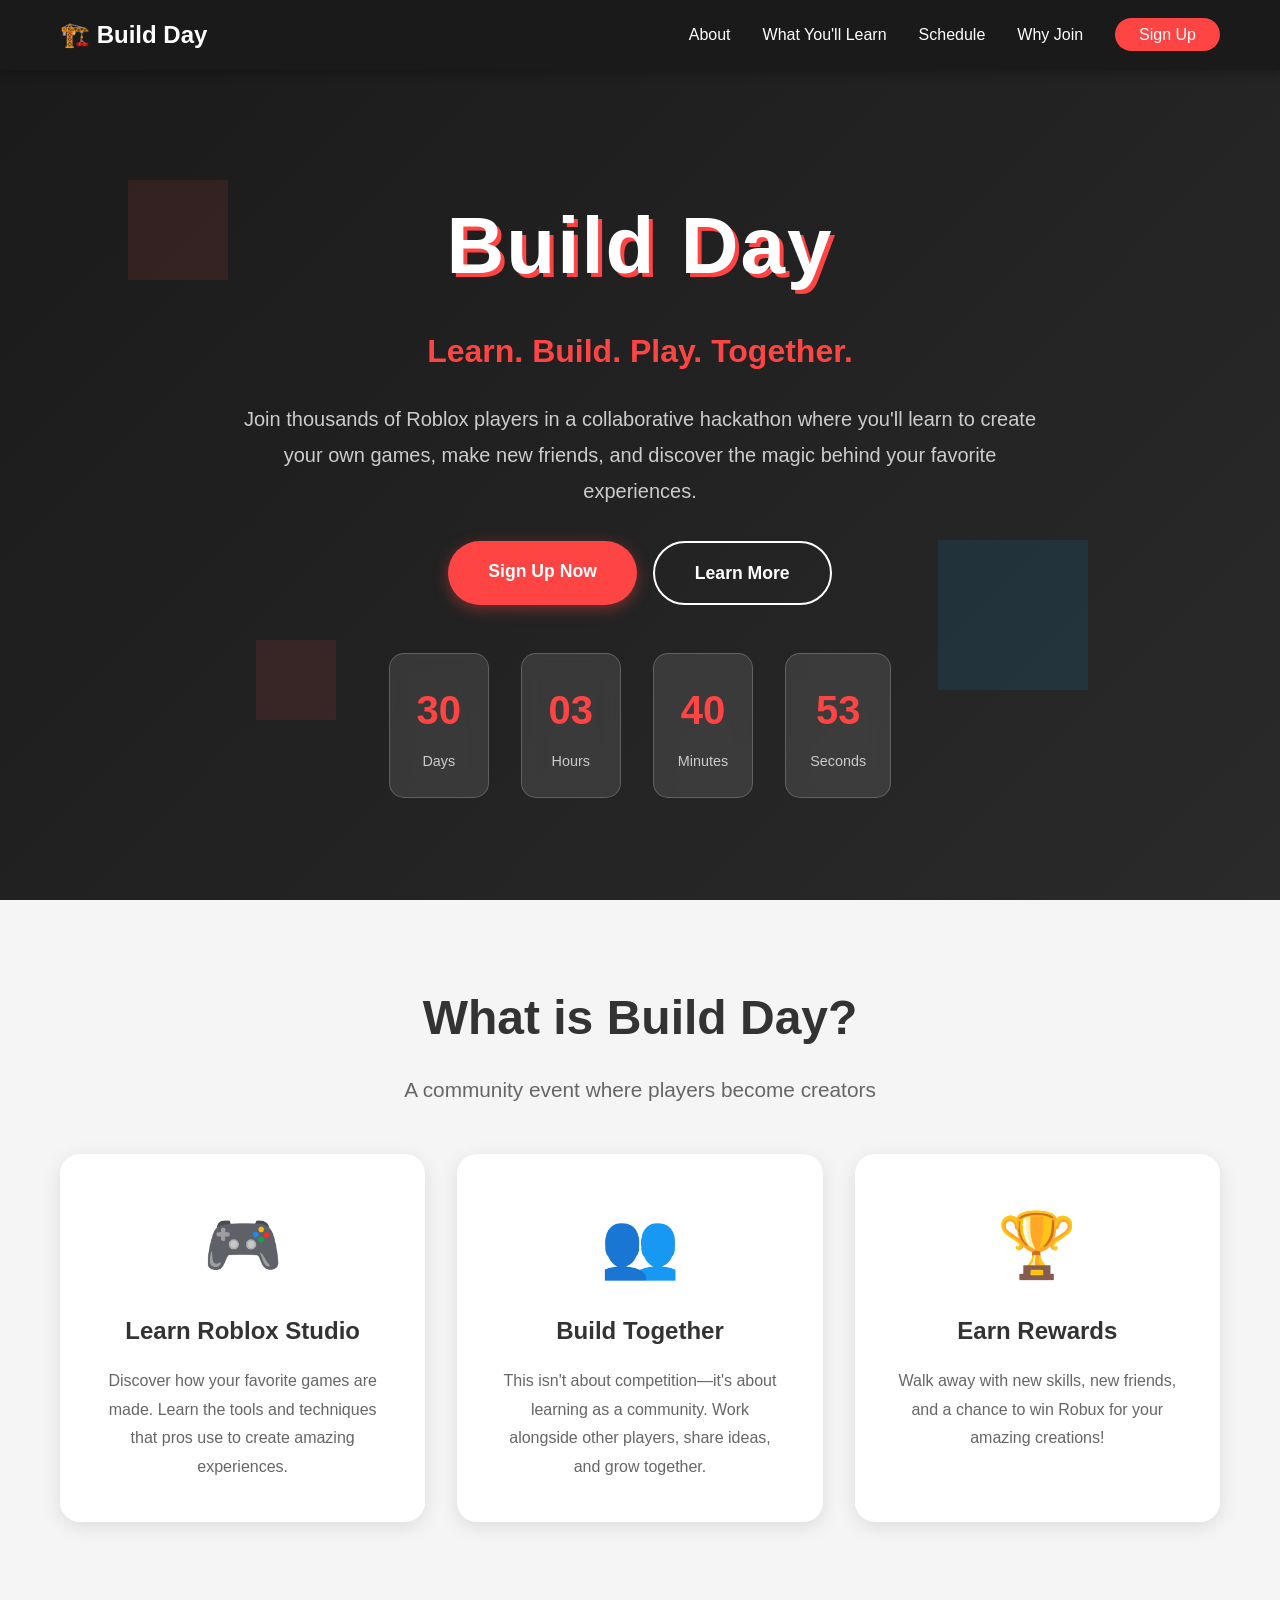
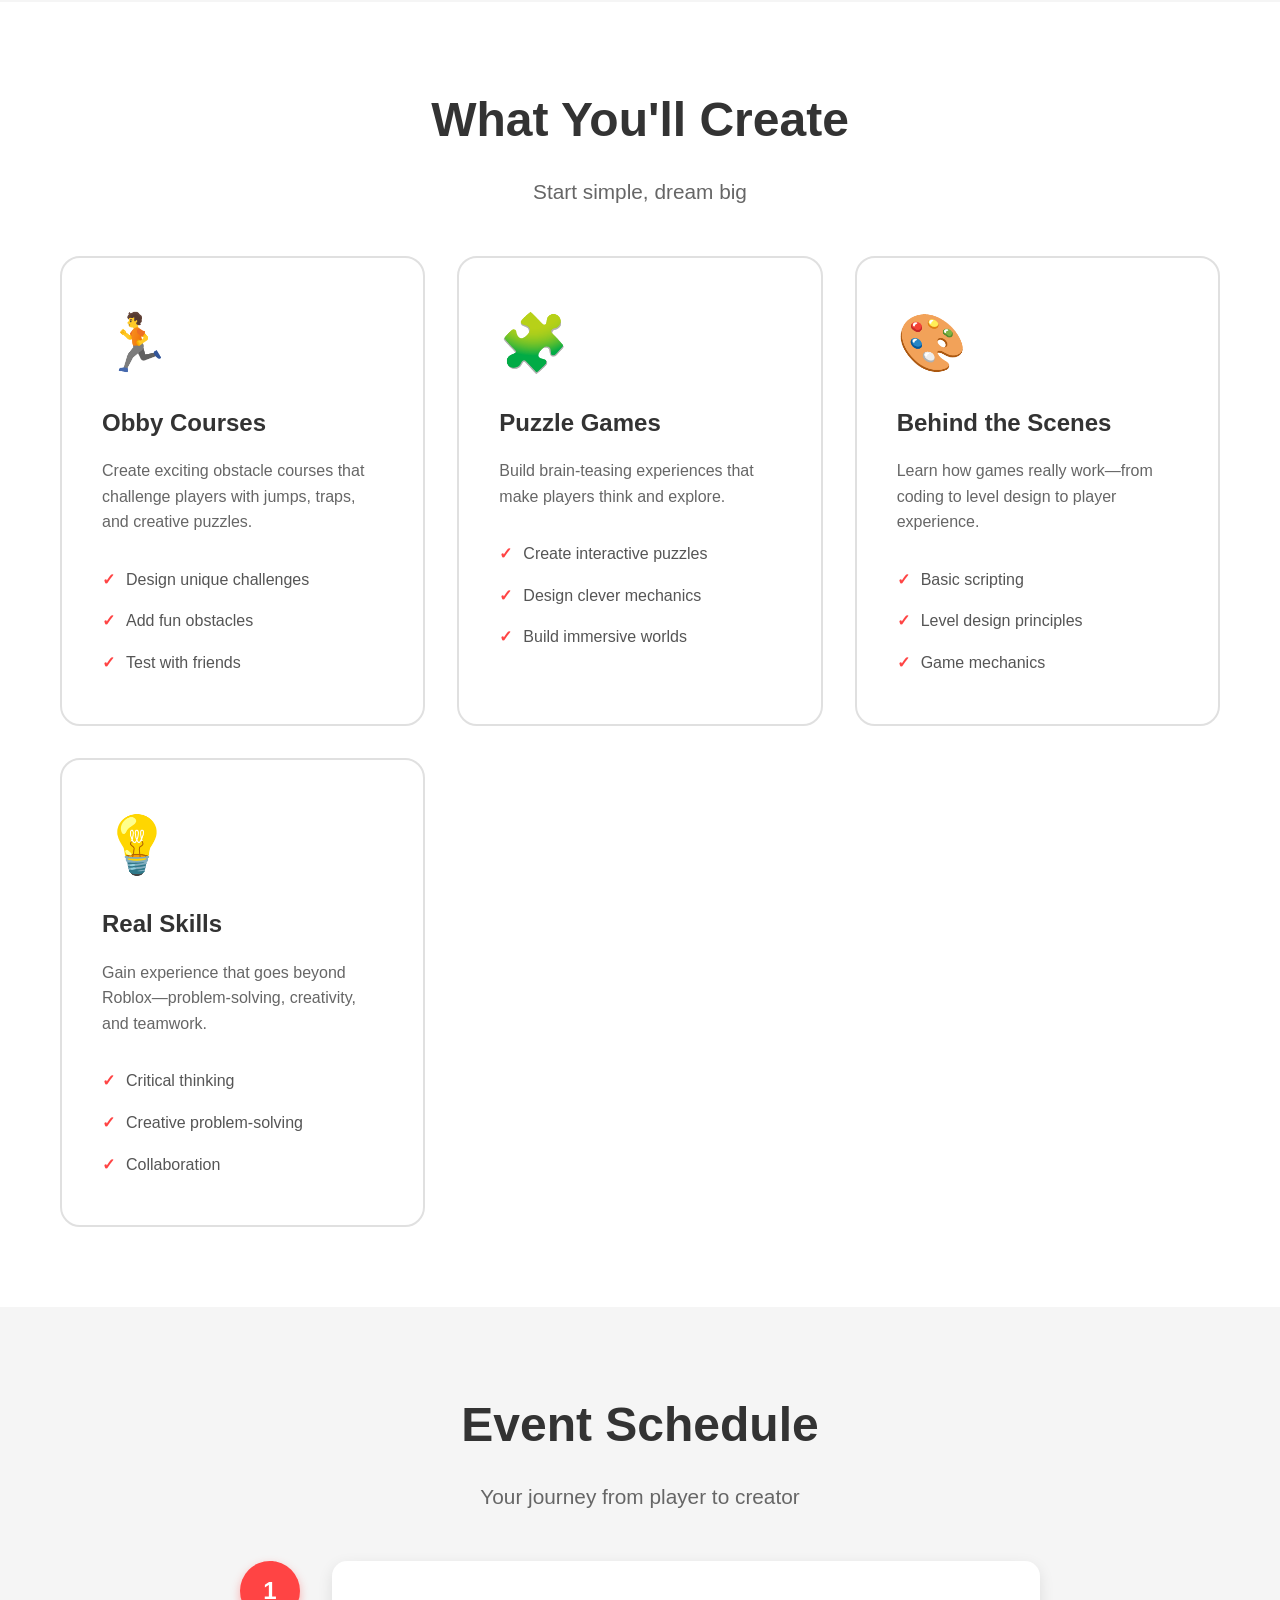
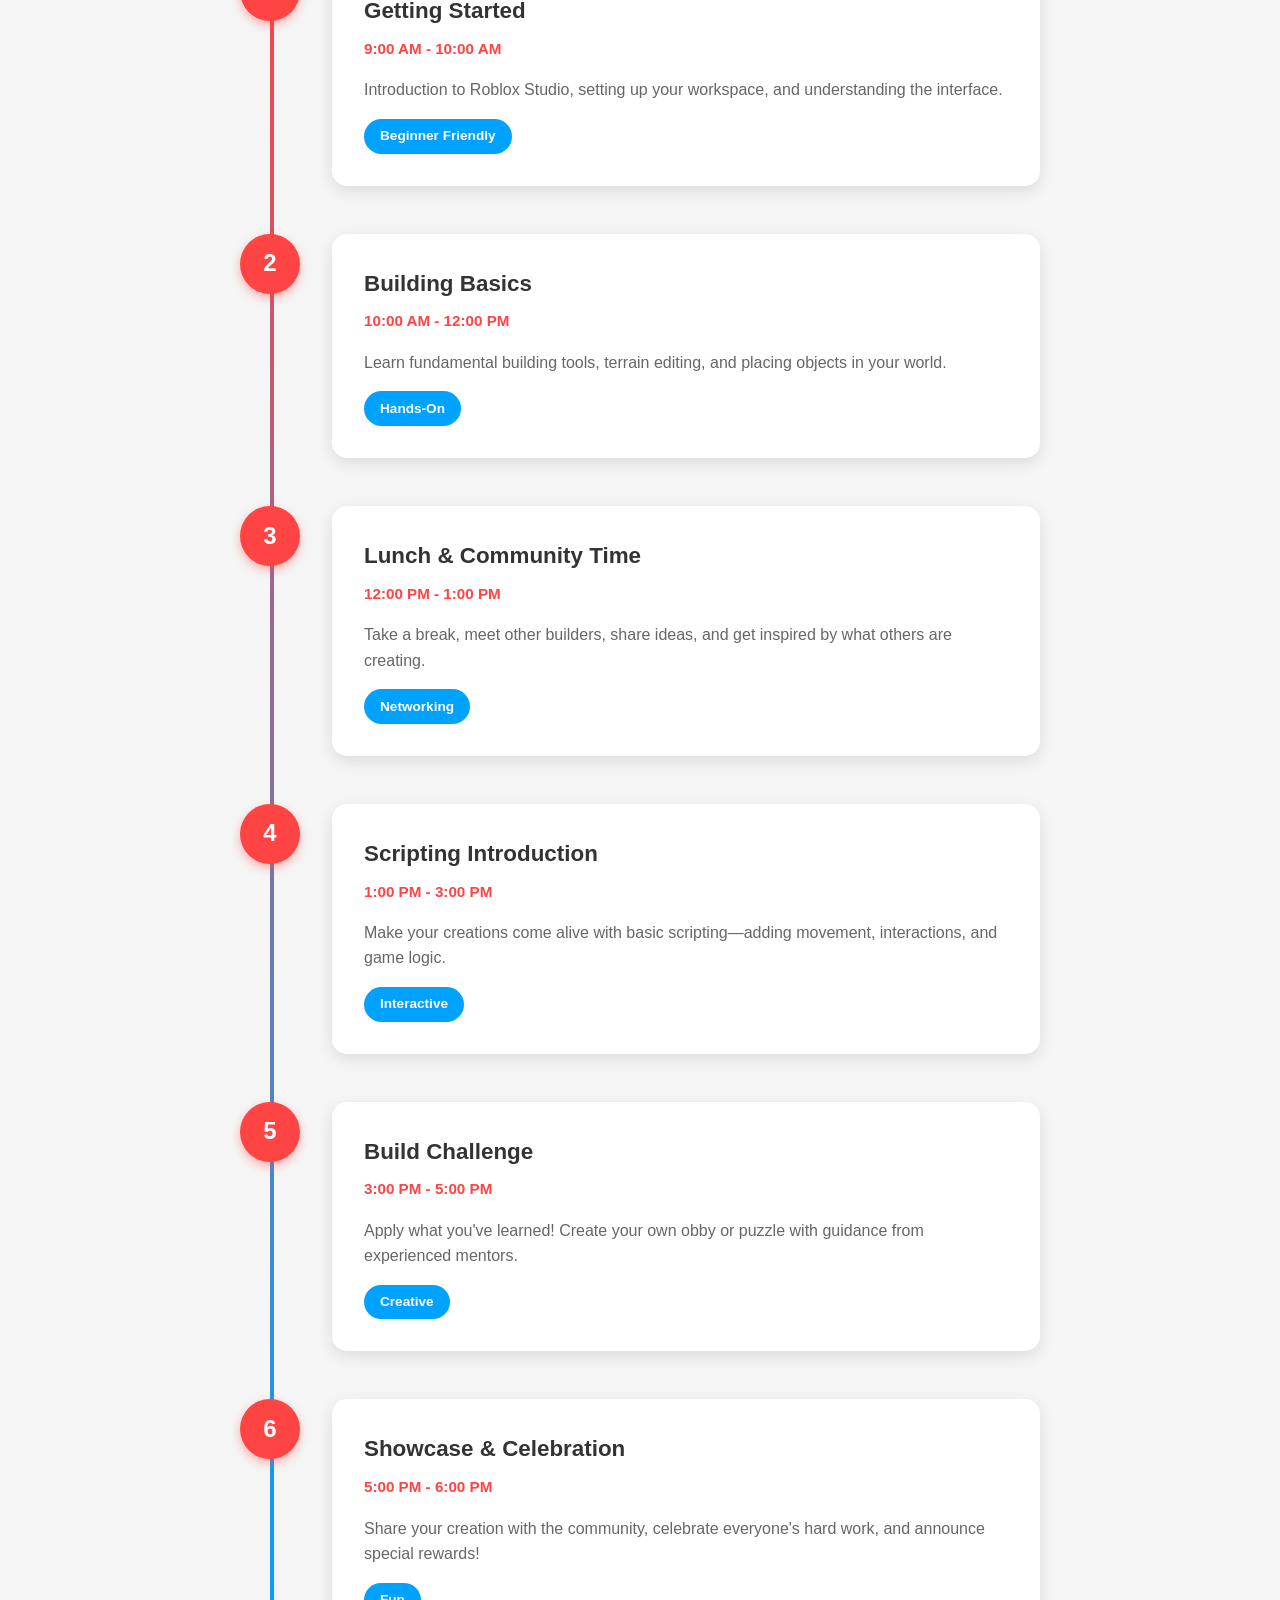
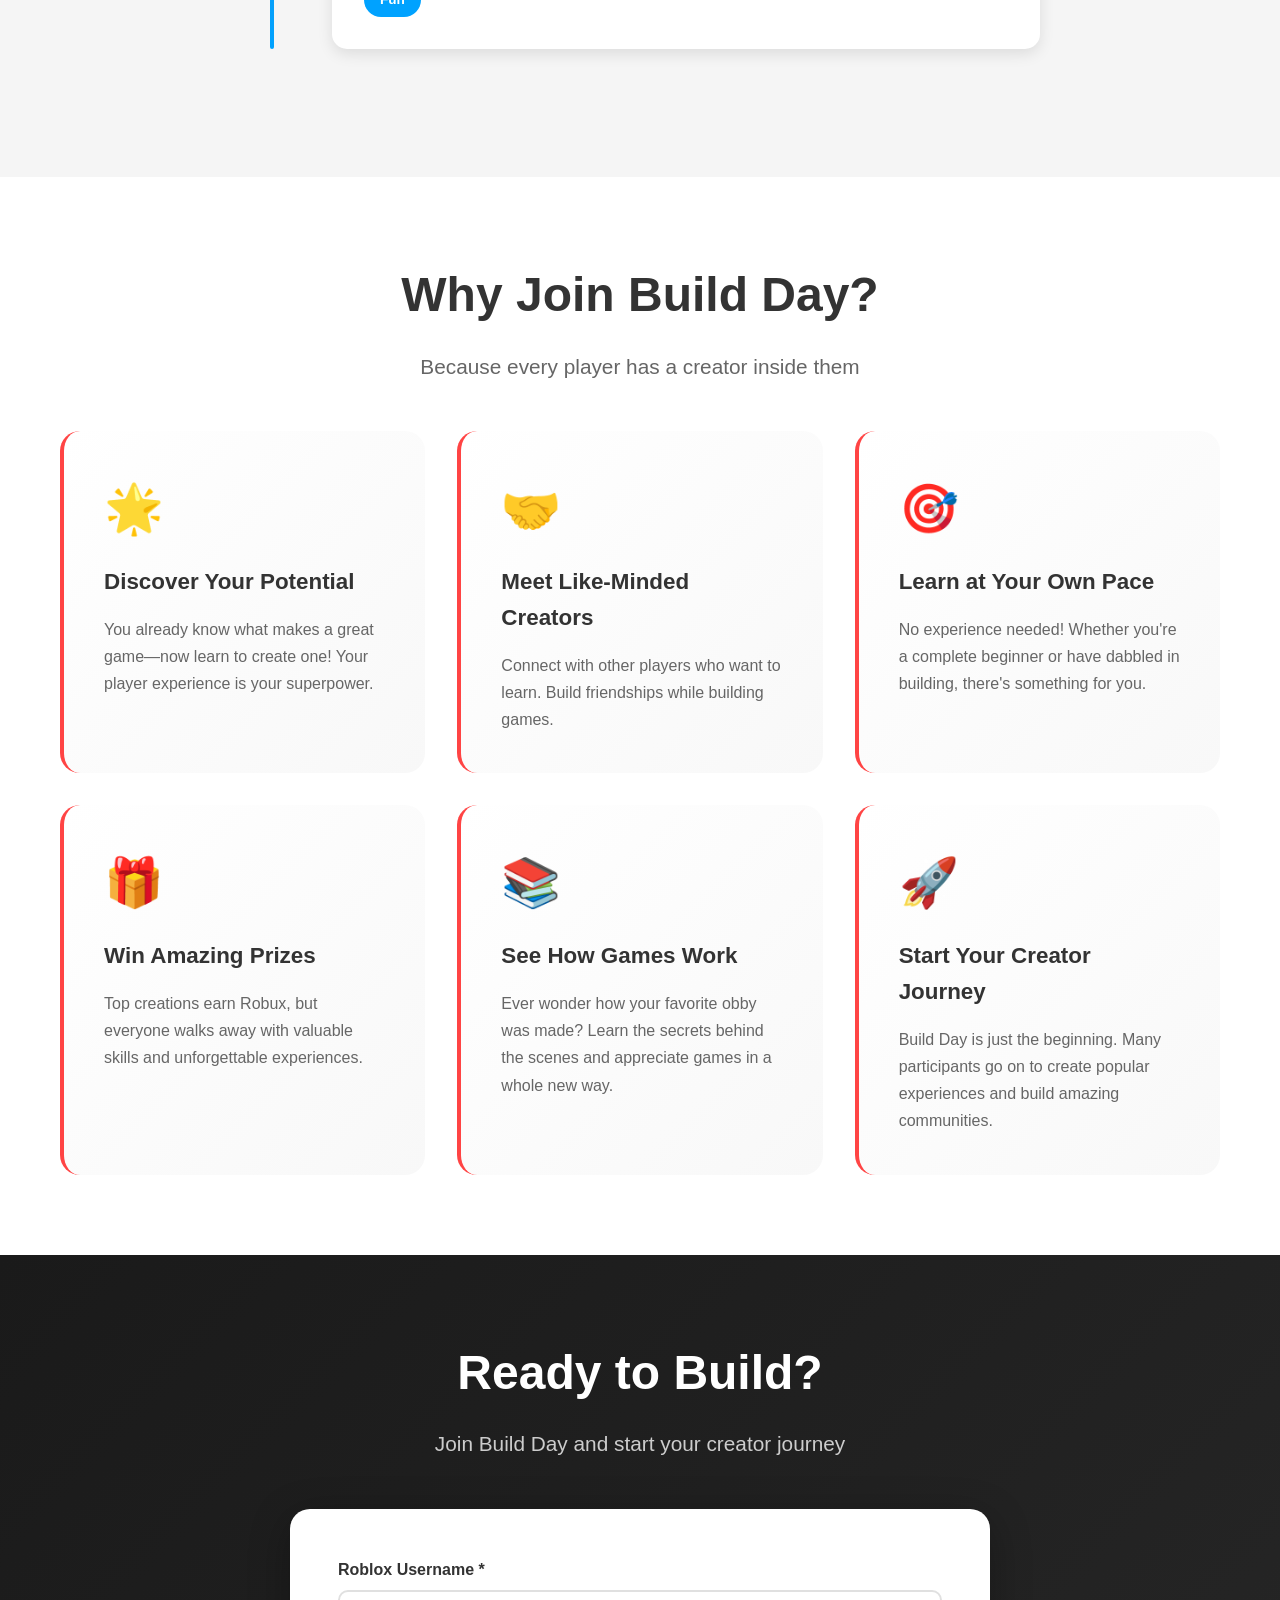
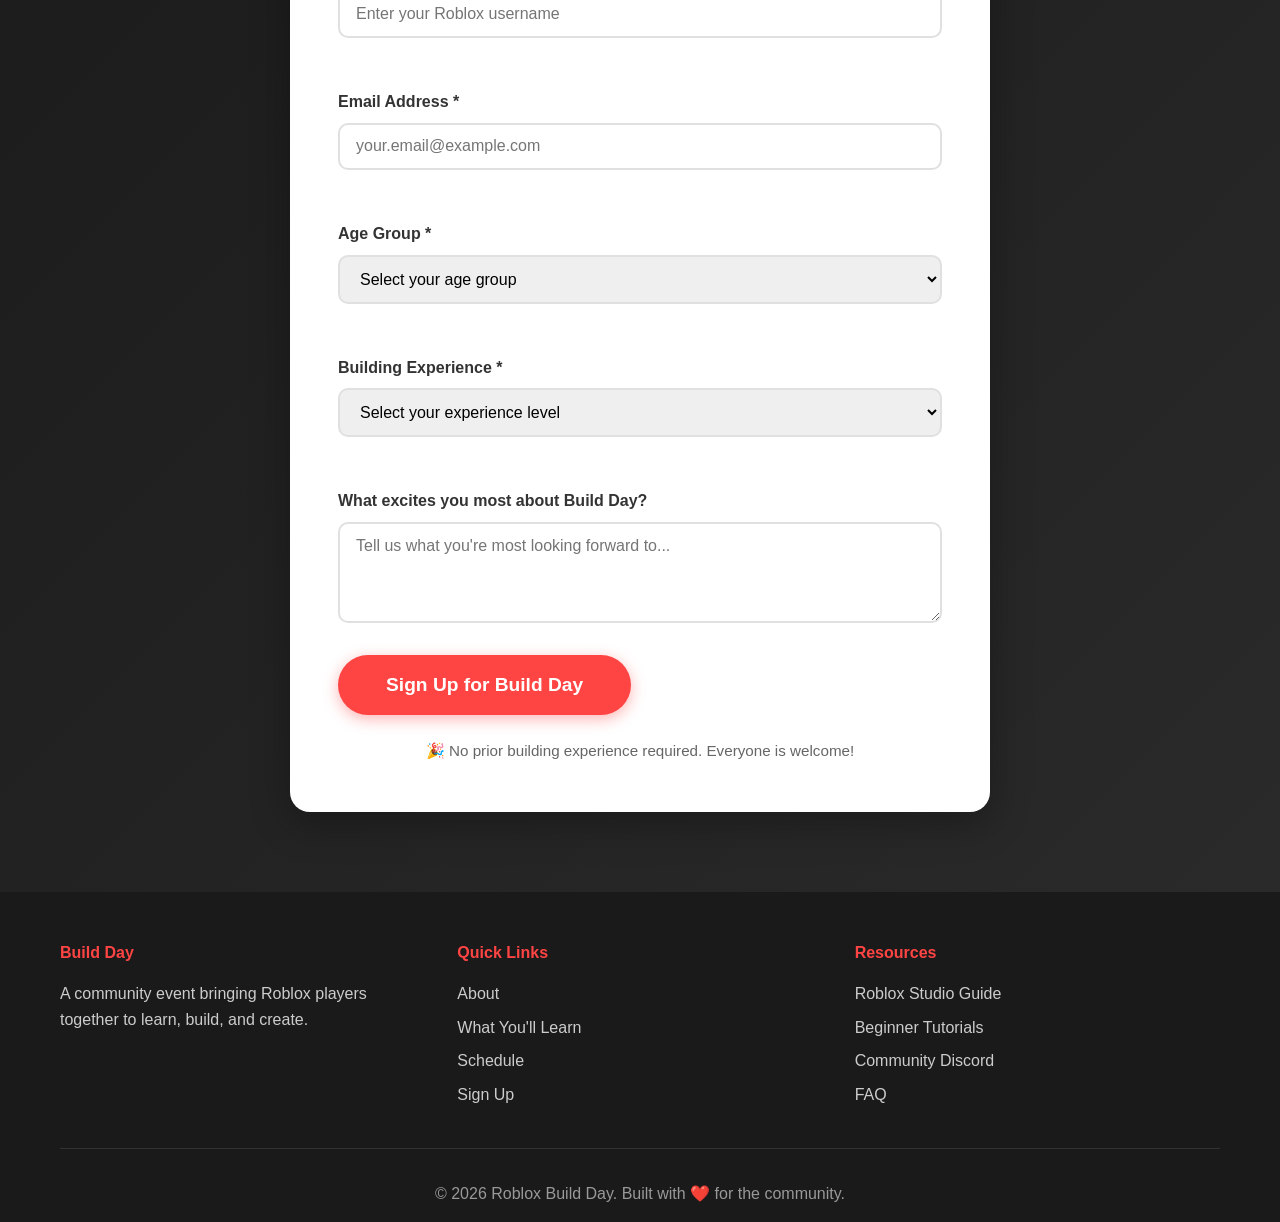
==== index.html @ 56e1c9dc "push" ====
<!DOCTYPE html>
<html lang="en">
<head>
    <meta charset="UTF-8">
    <meta name="viewport" content="width=device-width, initial-scale=1.0">
    <title>Roblox Build Day - Learn to Build Together</title>
    <link rel="stylesheet" href="style.css">
</head>
<body>
    <!-- Navigation -->
    <nav class="navbar">
        <div class="container">
            <div class="logo">🏗️ Build Day</div>
            <ul class="nav-menu">
                <li><a href="#about">About</a></li>
                <li><a href="#learn">What You'll Learn</a></li>
                <li><a href="#schedule">Schedule</a></li>
                <li><a href="#why">Why Join</a></li>
                <li><a href="#signup" class="nav-cta">Sign Up</a></li>
            </ul>
            <div class="hamburger">
                <span></span>
                <span></span>
                <span></span>
            </div>
        </div>
    </nav>

    <!-- Hero Section -->
    <section class="hero">
        <div class="hero-bg-shapes">
            <div class="shape shape-1"></div>
            <div class="shape shape-2"></div>
            <div class="shape shape-3"></div>
        </div>
        <div class="container">
            <div class="hero-content">
                <h1 class="hero-title">Build Day</h1>
                <p class="hero-subtitle">Learn. Build. Play. Together.</p>
                <p class="hero-description">Join thousands of Roblox players in a collaborative hackathon where you'll learn to create your own games, make new friends, and discover the magic behind your favorite experiences.</p>
                <div class="hero-cta">
                    <a href="#signup" class="btn btn-primary">Sign Up Now</a>
                    <a href="#about" class="btn btn-secondary">Learn More</a>
                </div>
                <div class="countdown" id="countdown">
                    <div class="countdown-item">
                        <span class="countdown-number" id="days">00</span>
                        <span class="countdown-label">Days</span>
                    </div>
                    <div class="countdown-item">
                        <span class="countdown-number" id="hours">00</span>
                        <span class="countdown-label">Hours</span>
                    </div>
                    <div class="countdown-item">
                        <span class="countdown-number" id="minutes">00</span>
                        <span class="countdown-label">Minutes</span>
                    </div>
                    <div class="countdown-item">
                        <span class="countdown-number" id="seconds">00</span>
                        <span class="countdown-label">Seconds</span>
                    </div>
                </div>
            </div>
        </div>
    </section>

    <!-- About Section -->
    <section id="about" class="about-section">
        <div class="container">
            <h2 class="section-title">What is Build Day?</h2>
            <p class="section-subtitle">A community event where players become creators</p>
            <div class="about-grid">
                <div class="about-card fade-in">
                    <div class="card-icon">🎮</div>
                    <h3>Learn Roblox Studio</h3>
                    <p>Discover how your favorite games are made. Learn the tools and techniques that pros use to create amazing experiences.</p>
                </div>
                <div class="about-card fade-in">
                    <div class="card-icon">👥</div>
                    <h3>Build Together</h3>
                    <p>This isn't about competition—it's about learning as a community. Work alongside other players, share ideas, and grow together.</p>
                </div>
                <div class="about-card fade-in">
                    <div class="card-icon">🏆</div>
                    <h3>Earn Rewards</h3>
                    <p>Walk away with new skills, new friends, and a chance to win Robux for your amazing creations!</p>
                </div>
            </div>
        </div>
    </section>

    <!-- What You'll Learn Section -->
    <section id="learn" class="learn-section">
        <div class="container">
            <h2 class="section-title">What You'll Create</h2>
            <p class="section-subtitle">Start simple, dream big</p>
            <div class="learn-grid">
                <div class="learn-card fade-in">
                    <div class="learn-icon">🏃</div>
                    <h3>Obby Courses</h3>
                    <p>Create exciting obstacle courses that challenge players with jumps, traps, and creative puzzles.</p>
                    <ul class="learn-list">
                        <li>Design unique challenges</li>
                        <li>Add fun obstacles</li>
                        <li>Test with friends</li>
                    </ul>
                </div>
                <div class="learn-card fade-in">
                    <div class="learn-icon">🧩</div>
                    <h3>Puzzle Games</h3>
                    <p>Build brain-teasing experiences that make players think and explore.</p>
                    <ul class="learn-list">
                        <li>Create interactive puzzles</li>
                        <li>Design clever mechanics</li>
                        <li>Build immersive worlds</li>
                    </ul>
                </div>
                <div class="learn-card fade-in">
                    <div class="learn-icon">🎨</div>
                    <h3>Behind the Scenes</h3>
                    <p>Learn how games really work—from coding to level design to player experience.</p>
                    <ul class="learn-list">
                        <li>Basic scripting</li>
                        <li>Level design principles</li>
                        <li>Game mechanics</li>
                    </ul>
                </div>
                <div class="learn-card fade-in">
                    <div class="learn-icon">💡</div>
                    <h3>Real Skills</h3>
                    <p>Gain experience that goes beyond Roblox—problem-solving, creativity, and teamwork.</p>
                    <ul class="learn-list">
                        <li>Critical thinking</li>
                        <li>Creative problem-solving</li>
                        <li>Collaboration</li>
                    </ul>
                </div>
            </div>
        </div>
    </section>

    <!-- Schedule Section -->
    <section id="schedule" class="schedule-section">
        <div class="container">
            <h2 class="section-title">Event Schedule</h2>
            <p class="section-subtitle">Your journey from player to creator</p>
            <div class="timeline">
                <div class="timeline-item fade-in">
                    <div class="timeline-marker">1</div>
                    <div class="timeline-content">
                        <h3>Getting Started</h3>
                        <div class="timeline-time">9:00 AM - 10:00 AM</div>
                        <p>Introduction to Roblox Studio, setting up your workspace, and understanding the interface.</p>
                        <span class="timeline-tag">Beginner Friendly</span>
                    </div>
                </div>
                <div class="timeline-item fade-in">
                    <div class="timeline-marker">2</div>
                    <div class="timeline-content">
                        <h3>Building Basics</h3>
                        <div class="timeline-time">10:00 AM - 12:00 PM</div>
                        <p>Learn fundamental building tools, terrain editing, and placing objects in your world.</p>
                        <span class="timeline-tag">Hands-On</span>
                    </div>
                </div>
                <div class="timeline-item fade-in">
                    <div class="timeline-marker">3</div>
                    <div class="timeline-content">
                        <h3>Lunch & Community Time</h3>
                        <div class="timeline-time">12:00 PM - 1:00 PM</div>
                        <p>Take a break, meet other builders, share ideas, and get inspired by what others are creating.</p>
                        <span class="timeline-tag">Networking</span>
                    </div>
                </div>
                <div class="timeline-item fade-in">
                    <div class="timeline-marker">4</div>
                    <div class="timeline-content">
                        <h3>Scripting Introduction</h3>
                        <div class="timeline-time">1:00 PM - 3:00 PM</div>
                        <p>Make your creations come alive with basic scripting—adding movement, interactions, and game logic.</p>
                        <span class="timeline-tag">Interactive</span>
                    </div>
                </div>
                <div class="timeline-item fade-in">
                    <div class="timeline-marker">5</div>
                    <div class="timeline-content">
                        <h3>Build Challenge</h3>
                        <div class="timeline-time">3:00 PM - 5:00 PM</div>
                        <p>Apply what you've learned! Create your own obby or puzzle with guidance from experienced mentors.</p>
                        <span class="timeline-tag">Creative</span>
                    </div>
                </div>
                <div class="timeline-item fade-in">
                    <div class="timeline-marker">6</div>
                    <div class="timeline-content">
                        <h3>Showcase & Celebration</h3>
                        <div class="timeline-time">5:00 PM - 6:00 PM</div>
                        <p>Share your creation with the community, celebrate everyone's hard work, and announce special rewards!</p>
                        <span class="timeline-tag">Fun</span>
                    </div>
                </div>
            </div>
        </div>
    </section>

    <!-- Why Participate Section -->
    <section id="why" class="why-section">
        <div class="container">
            <h2 class="section-title">Why Join Build Day?</h2>
            <p class="section-subtitle">Because every player has a creator inside them</p>
            <div class="why-grid">
                <div class="why-card fade-in">
                    <div class="why-icon">🌟</div>
                    <h3>Discover Your Potential</h3>
                    <p>You already know what makes a great game—now learn to create one! Your player experience is your superpower.</p>
                </div>
                <div class="why-card fade-in">
                    <div class="why-icon">🤝</div>
                    <h3>Meet Like-Minded Creators</h3>
                    <p>Connect with other players who want to learn. Build friendships while building games.</p>
                </div>
                <div class="why-card fade-in">
                    <div class="why-icon">🎯</div>
                    <h3>Learn at Your Own Pace</h3>
                    <p>No experience needed! Whether you're a complete beginner or have dabbled in building, there's something for you.</p>
                </div>
                <div class="why-card fade-in">
                    <div class="why-icon">🎁</div>
                    <h3>Win Amazing Prizes</h3>
                    <p>Top creations earn Robux, but everyone walks away with valuable skills and unforgettable experiences.</p>
                </div>
                <div class="why-card fade-in">
                    <div class="why-icon">📚</div>
                    <h3>See How Games Work</h3>
                    <p>Ever wonder how your favorite obby was made? Learn the secrets behind the scenes and appreciate games in a whole new way.</p>
                </div>
                <div class="why-card fade-in">
                    <div class="why-icon">🚀</div>
                    <h3>Start Your Creator Journey</h3>
                    <p>Build Day is just the beginning. Many participants go on to create popular experiences and build amazing communities.</p>
                </div>
            </div>
        </div>
    </section>

    <!-- Sign Up Section -->
    <section id="signup" class="signup-section">
        <div class="container">
            <h2 class="section-title">Ready to Build?</h2>
            <p class="section-subtitle">Join Build Day and start your creator journey</p>
            <div class="signup-form-container fade-in">
                <form id="signupForm" class="signup-form">
                    <div class="form-group">
                        <label for="username">Roblox Username *</label>
                        <input type="text" id="username" name="username" required placeholder="Enter your Roblox username">
                        <span class="error-message" id="username-error"></span>
                    </div>
                    <div class="form-group">
                        <label for="email">Email Address *</label>
                        <input type="email" id="email" name="email" required placeholder="your.email@example.com">
                        <span class="error-message" id="email-error"></span>
                    </div>
                    <div class="form-group">
                        <label for="age">Age Group *</label>
                        <select id="age" name="age" required>
                            <option value="">Select your age group</option>
                            <option value="under13">Under 13</option>
                            <option value="13-17">13-17</option>
                            <option value="18+">18+</option>
                        </select>
                        <span class="error-message" id="age-error"></span>
                    </div>
                    <div class="form-group">
                        <label for="experience">Building Experience *</label>
                        <select id="experience" name="experience" required>
                            <option value="">Select your experience level</option>
                            <option value="none">Never built before</option>
                            <option value="beginner">Tried it a few times</option>
                            <option value="intermediate">Built some simple games</option>
                            <option value="advanced">Experienced builder</option>
                        </select>
                        <span class="error-message" id="experience-error"></span>
                    </div>
                    <div class="form-group">
                        <label for="motivation">What excites you most about Build Day?</label>
                        <textarea id="motivation" name="motivation" rows="4" placeholder="Tell us what you're most looking forward to..."></textarea>
                    </div>
                    <button type="submit" class="btn btn-primary btn-large">Sign Up for Build Day</button>
                    <p class="form-note">🎉 No prior building experience required. Everyone is welcome!</p>
                </form>
                <div id="successMessage" class="success-message" style="display: none;">
                    <div class="success-icon">🎊</div>
                    <h3>You're In!</h3>
                    <p>Welcome to Build Day! Check your email for next steps and get ready to start building.</p>
                </div>
            </div>
        </div>
    </section>

    <!-- Footer -->
    <footer class="footer">
        <div class="container">
            <div class="footer-content">
                <div class="footer-section">
                    <h4>Build Day</h4>
                    <p>A community event bringing Roblox players together to learn, build, and create.</p>
                </div>
                <div class="footer-section">
                    <h4>Quick Links</h4>
                    <ul>
                        <li><a href="#about">About</a></li>
                        <li><a href="#learn">What You'll Learn</a></li>
                        <li><a href="#schedule">Schedule</a></li>
                        <li><a href="#signup">Sign Up</a></li>
                    </ul>
                </div>
                <div class="footer-section">
                    <h4>Resources</h4>
                    <ul>
                        <li><a href="#">Roblox Studio Guide</a></li>
                        <li><a href="#">Beginner Tutorials</a></li>
                        <li><a href="#">Community Discord</a></li>
                        <li><a href="#">FAQ</a></li>
                    </ul>
                </div>
            </div>
            <div class="footer-bottom">
                <p>&copy; 2026 Roblox Build Day. Built with ❤️ for the community.</p>
            </div>
        </div>
    </footer>

    <script src="script.js"></script>
</body>
</html>
---- style.css ----
/* Reset and Base Styles */
* {
    margin: 0;
    padding: 0;
    box-sizing: border-box;
}

:root {
    --primary-red: #FF4444;
    --dark-bg: #1a1a1a;
    --light-bg: #f5f5f5;
    --accent-blue: #00A2FF;
    --text-dark: #333333;
    --text-light: #ffffff;
    --card-bg: #ffffff;
    --border-color: #e0e0e0;
}

body {
    font-family: -apple-system, BlinkMacSystemFont, 'Segoe UI', Roboto, Oxygen, Ubuntu, Cantarell, sans-serif;
    line-height: 1.6;
    color: var(--text-dark);
    overflow-x: hidden;
}

.container {
    max-width: 1200px;
    margin: 0 auto;
    padding: 0 20px;
}

/* Navigation */
.navbar {
    background: var(--dark-bg);
    padding: 1rem 0;
    position: fixed;
    width: 100%;
    top: 0;
    z-index: 1000;
    box-shadow: 0 2px 10px rgba(0, 0, 0, 0.3);
}

.navbar .container {
    display: flex;
    justify-content: space-between;
    align-items: center;
}

.logo {
    font-size: 1.5rem;
    font-weight: bold;
    color: var(--text-light);
}

.nav-menu {
    display: flex;
    list-style: none;
    gap: 2rem;
    align-items: center;
}

.nav-menu a {
    color: var(--text-light);
    text-decoration: none;
    font-weight: 500;
    transition: color 0.3s;
}

.nav-menu a:hover {
    color: var(--primary-red);
}

.nav-cta {
    background: var(--primary-red);
    padding: 0.5rem 1.5rem;
    border-radius: 25px;
    transition: transform 0.3s, background 0.3s !important;
}

.nav-cta:hover {
    background: #ff3333;
    transform: scale(1.05);
}

.hamburger {
    display: none;
    flex-direction: column;
    cursor: pointer;
    gap: 5px;
}

.hamburger span {
    width: 25px;
    height: 3px;
    background: var(--text-light);
    transition: all 0.3s;
}

/* Hero Section */
.hero {
    min-height: 100vh;
    background: linear-gradient(135deg, var(--dark-bg) 0%, #2a2a2a 100%);
    display: flex;
    align-items: center;
    justify-content: center;
    position: relative;
    overflow: hidden;
    padding-top: 80px;
}

.hero-bg-shapes {
    position: absolute;
    width: 100%;
    height: 100%;
    top: 0;
    left: 0;
    pointer-events: none;
}

.shape {
    position: absolute;
    opacity: 0.1;
    animation: float 6s ease-in-out infinite;
}

.shape-1 {
    width: 100px;
    height: 100px;
    background: var(--primary-red);
    top: 20%;
    left: 10%;
    animation-delay: 0s;
}

.shape-2 {
    width: 150px;
    height: 150px;
    background: var(--accent-blue);
    top: 60%;
    right: 15%;
    animation-delay: 2s;
}

.shape-3 {
    width: 80px;
    height: 80px;
    background: var(--primary-red);
    bottom: 20%;
    left: 20%;
    animation-delay: 4s;
}

@keyframes float {
    0%, 100% {
        transform: translateY(0) rotate(0deg);
    }
    50% {
        transform: translateY(-20px) rotate(10deg);
    }
}

.hero-content {
    text-align: center;
    z-index: 1;
    max-width: 800px;
}

.hero-title {
    font-size: 5rem;
    font-weight: 900;
    color: var(--text-light);
    margin-bottom: 1rem;
    text-shadow: 4px 4px 0 var(--primary-red);
    letter-spacing: 2px;
}

.hero-subtitle {
    font-size: 2rem;
    color: var(--primary-red);
    font-weight: 600;
    margin-bottom: 1.5rem;
}

.hero-description {
    font-size: 1.25rem;
    color: #cccccc;
    margin-bottom: 2rem;
    line-height: 1.8;
}

.hero-cta {
    display: flex;
    gap: 1rem;
    justify-content: center;
    margin-bottom: 3rem;
    flex-wrap: wrap;
}

/* Buttons */
.btn {
    padding: 1rem 2.5rem;
    border: none;
    border-radius: 50px;
    font-size: 1.1rem;
    font-weight: 600;
    cursor: pointer;
    transition: all 0.3s;
    text-decoration: none;
    display: inline-block;
}

.btn-primary {
    background: var(--primary-red);
    color: var(--text-light);
    box-shadow: 0 4px 15px rgba(255, 68, 68, 0.4);
}

.btn-primary:hover {
    background: #ff3333;
    transform: translateY(-3px);
    box-shadow: 0 6px 20px rgba(255, 68, 68, 0.6);
}

.btn-secondary {
    background: transparent;
    color: var(--text-light);
    border: 2px solid var(--text-light);
}

.btn-secondary:hover {
    background: var(--text-light);
    color: var(--dark-bg);
    transform: translateY(-3px);
}

.btn-large {
    padding: 1.2rem 3rem;
    font-size: 1.2rem;
}

/* Countdown */
.countdown {
    display: flex;
    justify-content: center;
    gap: 2rem;
    margin-top: 2rem;
    flex-wrap: wrap;
}

.countdown-item {
    background: rgba(255, 255, 255, 0.1);
    padding: 1.5rem;
    border-radius: 15px;
    min-width: 100px;
    backdrop-filter: blur(10px);
    border: 1px solid rgba(255, 255, 255, 0.2);
}

.countdown-number {
    display: block;
    font-size: 2.5rem;
    font-weight: bold;
    color: var(--primary-red);
}

.countdown-label {
    display: block;
    font-size: 0.9rem;
    color: #cccccc;
    margin-top: 0.5rem;
}

/* Section Styles */
.section-title {
    font-size: 3rem;
    font-weight: 800;
    text-align: center;
    margin-bottom: 1rem;
    color: var(--text-dark);
}

.section-subtitle {
    text-align: center;
    font-size: 1.3rem;
    color: #666;
    margin-bottom: 3rem;
}

/* About Section */
.about-section {
    padding: 5rem 0;
    background: var(--light-bg);
}

.about-grid {
    display: grid;
    grid-template-columns: repeat(auto-fit, minmax(300px, 1fr));
    gap: 2rem;
}

.about-card {
    background: var(--card-bg);
    padding: 2.5rem;
    border-radius: 20px;
    text-align: center;
    box-shadow: 0 5px 20px rgba(0, 0, 0, 0.1);
    transition: transform 0.3s, box-shadow 0.3s;
}

.about-card:hover {
    transform: translateY(-10px);
    box-shadow: 0 10px 30px rgba(0, 0, 0, 0.15);
}

.card-icon {
    font-size: 4rem;
    margin-bottom: 1rem;
}

.about-card h3 {
    font-size: 1.5rem;
    margin-bottom: 1rem;
    color: var(--text-dark);
}

.about-card p {
    color: #666;
    line-height: 1.8;
}

/* Learn Section */
.learn-section {
    padding: 5rem 0;
    background: var(--text-light);
}

.learn-grid {
    display: grid;
    grid-template-columns: repeat(auto-fit, minmax(280px, 1fr));
    gap: 2rem;
}

.learn-card {
    background: var(--card-bg);
    padding: 2.5rem;
    border-radius: 20px;
    border: 2px solid var(--border-color);
    transition: all 0.3s;
}

.learn-card:hover {
    border-color: var(--primary-red);
    transform: translateY(-5px);
    box-shadow: 0 10px 25px rgba(0, 0, 0, 0.1);
}

.learn-icon {
    font-size: 3.5rem;
    margin-bottom: 1rem;
}

.learn-card h3 {
    font-size: 1.5rem;
    margin-bottom: 1rem;
    color: var(--text-dark);
}

.learn-card > p {
    color: #666;
    margin-bottom: 1.5rem;
    line-height: 1.6;
}

.learn-list {
    list-style: none;
    padding: 0;
}

.learn-list li {
    padding: 0.5rem 0;
    padding-left: 1.5rem;
    position: relative;
    color: #555;
}

.learn-list li:before {
    content: "✓";
    position: absolute;
    left: 0;
    color: var(--primary-red);
    font-weight: bold;
}

/* Schedule Section */
.schedule-section {
    padding: 5rem 0;
    background: var(--light-bg);
}

.timeline {
    max-width: 800px;
    margin: 0 auto;
    position: relative;
}

.timeline:before {
    content: '';
    position: absolute;
    left: 30px;
    top: 0;
    bottom: 0;
    width: 4px;
    background: linear-gradient(to bottom, var(--primary-red), var(--accent-blue));
    border-radius: 2px;
}

.timeline-item {
    display: flex;
    margin-bottom: 3rem;
    position: relative;
}

.timeline-marker {
    width: 60px;
    height: 60px;
    background: var(--primary-red);
    border-radius: 50%;
    display: flex;
    align-items: center;
    justify-content: center;
    color: white;
    font-weight: bold;
    font-size: 1.5rem;
    flex-shrink: 0;
    z-index: 1;
    box-shadow: 0 4px 10px rgba(255, 68, 68, 0.4);
}

.timeline-content {
    margin-left: 2rem;
    background: var(--card-bg);
    padding: 2rem;
    border-radius: 15px;
    box-shadow: 0 5px 15px rgba(0, 0, 0, 0.1);
    flex: 1;
    transition: transform 0.3s;
}

.timeline-content:hover {
    transform: translateX(10px);
}

.timeline-content h3 {
    font-size: 1.4rem;
    margin-bottom: 0.5rem;
    color: var(--text-dark);
}

.timeline-time {
    color: var(--primary-red);
    font-weight: 600;
    margin-bottom: 1rem;
    font-size: 0.95rem;
}

.timeline-content p {
    color: #666;
    line-height: 1.6;
    margin-bottom: 1rem;
}

.timeline-tag {
    display: inline-block;
    background: var(--accent-blue);
    color: white;
    padding: 0.4rem 1rem;
    border-radius: 20px;
    font-size: 0.85rem;
    font-weight: 600;
}

/* Why Section */
.why-section {
    padding: 5rem 0;
    background: var(--text-light);
}

.why-grid {
    display: grid;
    grid-template-columns: repeat(auto-fit, minmax(300px, 1fr));
    gap: 2rem;
}

.why-card {
    background: linear-gradient(135deg, #fff 0%, #f8f8f8 100%);
    padding: 2.5rem;
    border-radius: 20px;
    border-left: 4px solid var(--primary-red);
    transition: all 0.3s;
}

.why-card:hover {
    transform: translateX(10px);
    box-shadow: 0 10px 25px rgba(0, 0, 0, 0.1);
}

.why-icon {
    font-size: 3rem;
    margin-bottom: 1rem;
}

.why-card h3 {
    font-size: 1.4rem;
    margin-bottom: 1rem;
    color: var(--text-dark);
}

.why-card p {
    color: #666;
    line-height: 1.7;
}

/* Signup Section */
.signup-section {
    padding: 5rem 0;
    background: linear-gradient(135deg, var(--dark-bg) 0%, #2a2a2a 100%);
}

.signup-section .section-title {
    color: var(--text-light);
}

.signup-section .section-subtitle {
    color: #cccccc;
}

.signup-form-container {
    max-width: 700px;
    margin: 0 auto;
}

.signup-form {
    background: var(--card-bg);
    padding: 3rem;
    border-radius: 20px;
    box-shadow: 0 10px 40px rgba(0, 0, 0, 0.3);
}

.form-group {
    margin-bottom: 1.5rem;
}

.form-group label {
    display: block;
    margin-bottom: 0.5rem;
    font-weight: 600;
    color: var(--text-dark);
}

.form-group input,
.form-group select,
.form-group textarea {
    width: 100%;
    padding: 0.8rem 1rem;
    border: 2px solid var(--border-color);
    border-radius: 10px;
    font-size: 1rem;
    font-family: inherit;
    transition: border-color 0.3s;
}

.form-group input:focus,
.form-group select:focus,
.form-group textarea:focus {
    outline: none;
    border-color: var(--primary-red);
}

.form-group textarea {
    resize: vertical;
}

.error-message {
    display: block;
    color: var(--primary-red);
    font-size: 0.85rem;
    margin-top: 0.5rem;
    min-height: 1.2rem;
}

.form-note {
    text-align: center;
    margin-top: 1.5rem;
    color: #666;
    font-size: 0.95rem;
}

.success-message {
    text-align: center;
    padding: 3rem;
    background: var(--card-bg);
    border-radius: 20px;
}

.success-icon {
    font-size: 5rem;
    margin-bottom: 1rem;
}

.success-message h3 {
    font-size: 2rem;
    color: var(--text-dark);
    margin-bottom: 1rem;
}

.success-message p {
    color: #666;
    font-size: 1.1rem;
}

/* Footer */
.footer {
    background: var(--dark-bg);
    color: var(--text-light);
    padding: 3rem 0 1rem;
}

.footer-content {
    display: grid;
    grid-template-columns: repeat(auto-fit, minmax(250px, 1fr));
    gap: 2rem;
    margin-bottom: 2rem;
}

.footer-section h4 {
    margin-bottom: 1rem;
    color: var(--primary-red);
}

.footer-section p {
    color: #cccccc;
    line-height: 1.6;
}

.footer-section ul {
    list-style: none;
}

.footer-section ul li {
    margin-bottom: 0.5rem;
}

.footer-section ul li a {
    color: #cccccc;
    text-decoration: none;
    transition: color 0.3s;
}

.footer-section ul li a:hover {
    color: var(--primary-red);
}

.footer-bottom {
    text-align: center;
    padding-top: 2rem;
    border-top: 1px solid #333;
    color: #999;
}

/* Fade In Animation */
.fade-in {
    opacity: 0;
    transform: translateY(30px);
    transition: opacity 0.6s ease-out, transform 0.6s ease-out;
}

.fade-in.visible {
    opacity: 1;
    transform: translateY(0);
}

/* Responsive Design */
@media (max-width: 768px) {
    .hero-title {
        font-size: 3rem;
    }

    .hero-subtitle {
        font-size: 1.5rem;
    }

    .hero-description {
        font-size: 1rem;
    }

    .section-title {
        font-size: 2rem;
    }

    .section-subtitle {
        font-size: 1.1rem;
    }

    .nav-menu {
        position: fixed;
        left: -100%;
        top: 70px;
        flex-direction: column;
        background: var(--dark-bg);
        width: 100%;
        text-align: center;
        transition: 0.3s;
        padding: 2rem 0;
        gap: 1.5rem;
    }

    .nav-menu.active {
        left: 0;
    }

    .hamburger {
        display: flex;
    }

    .hamburger.active span:nth-child(1) {
        transform: rotate(45deg) translate(5px, 5px);
    }

    .hamburger.active span:nth-child(2) {
        opacity: 0;
    }

    .hamburger.active span:nth-child(3) {
        transform: rotate(-45deg) translate(7px, -6px);
    }

    .hero-cta {
        flex-direction: column;
        align-items: center;
    }

    .countdown {
        gap: 1rem;
    }

    .countdown-item {
        min-width: 70px;
        padding: 1rem;
    }

    .countdown-number {
        font-size: 1.8rem;
    }

    .timeline:before {
        left: 20px;
    }

    .timeline-marker {
        width: 40px;
        height: 40px;
        font-size: 1.2rem;
    }

    .timeline-content {
        margin-left: 1rem;
        padding: 1.5rem;
    }

    .signup-form {
        padding: 2rem;
    }
}

@media (max-width: 480px) {
    .hero-title {
        font-size: 2.5rem;
    }

    .btn {
        padding: 0.8rem 2rem;
        font-size: 1rem;
    }

    .about-card,
    .learn-card,
    .why-card {
        padding: 1.5rem;
    }
}
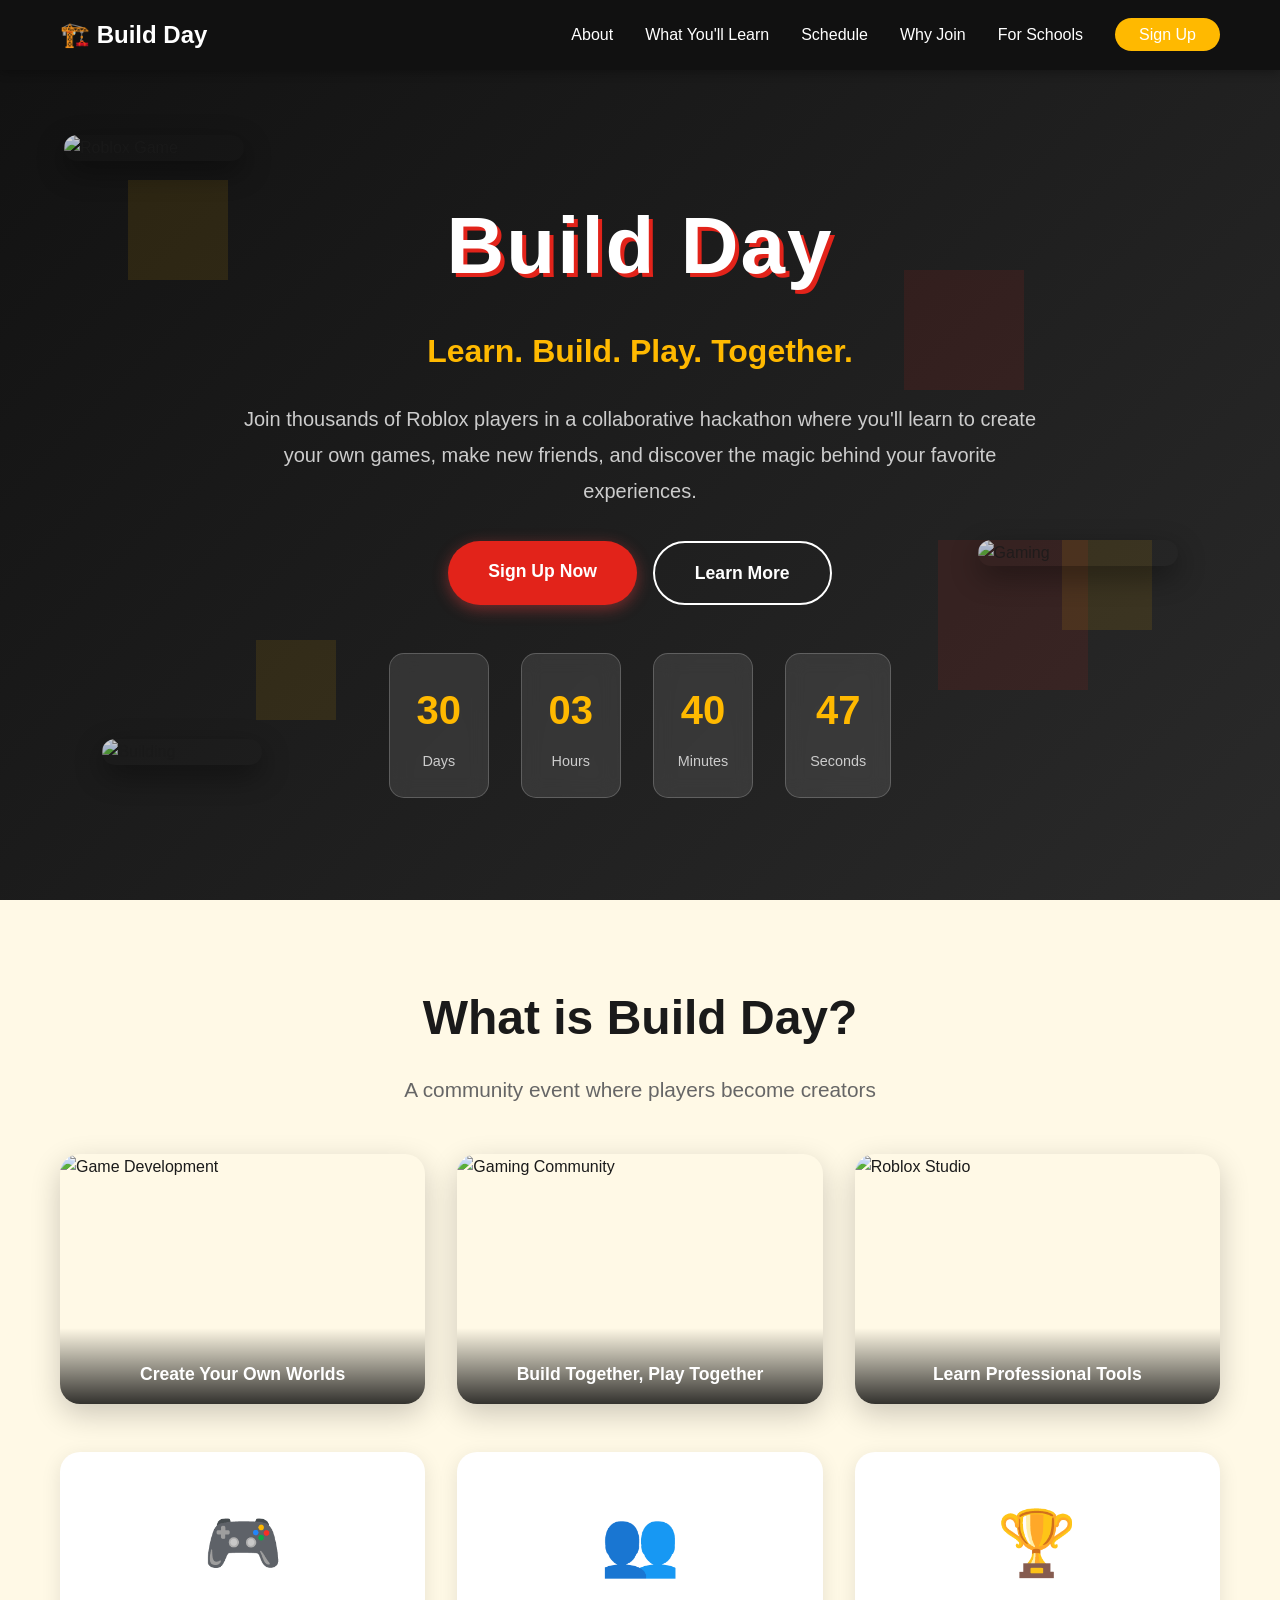
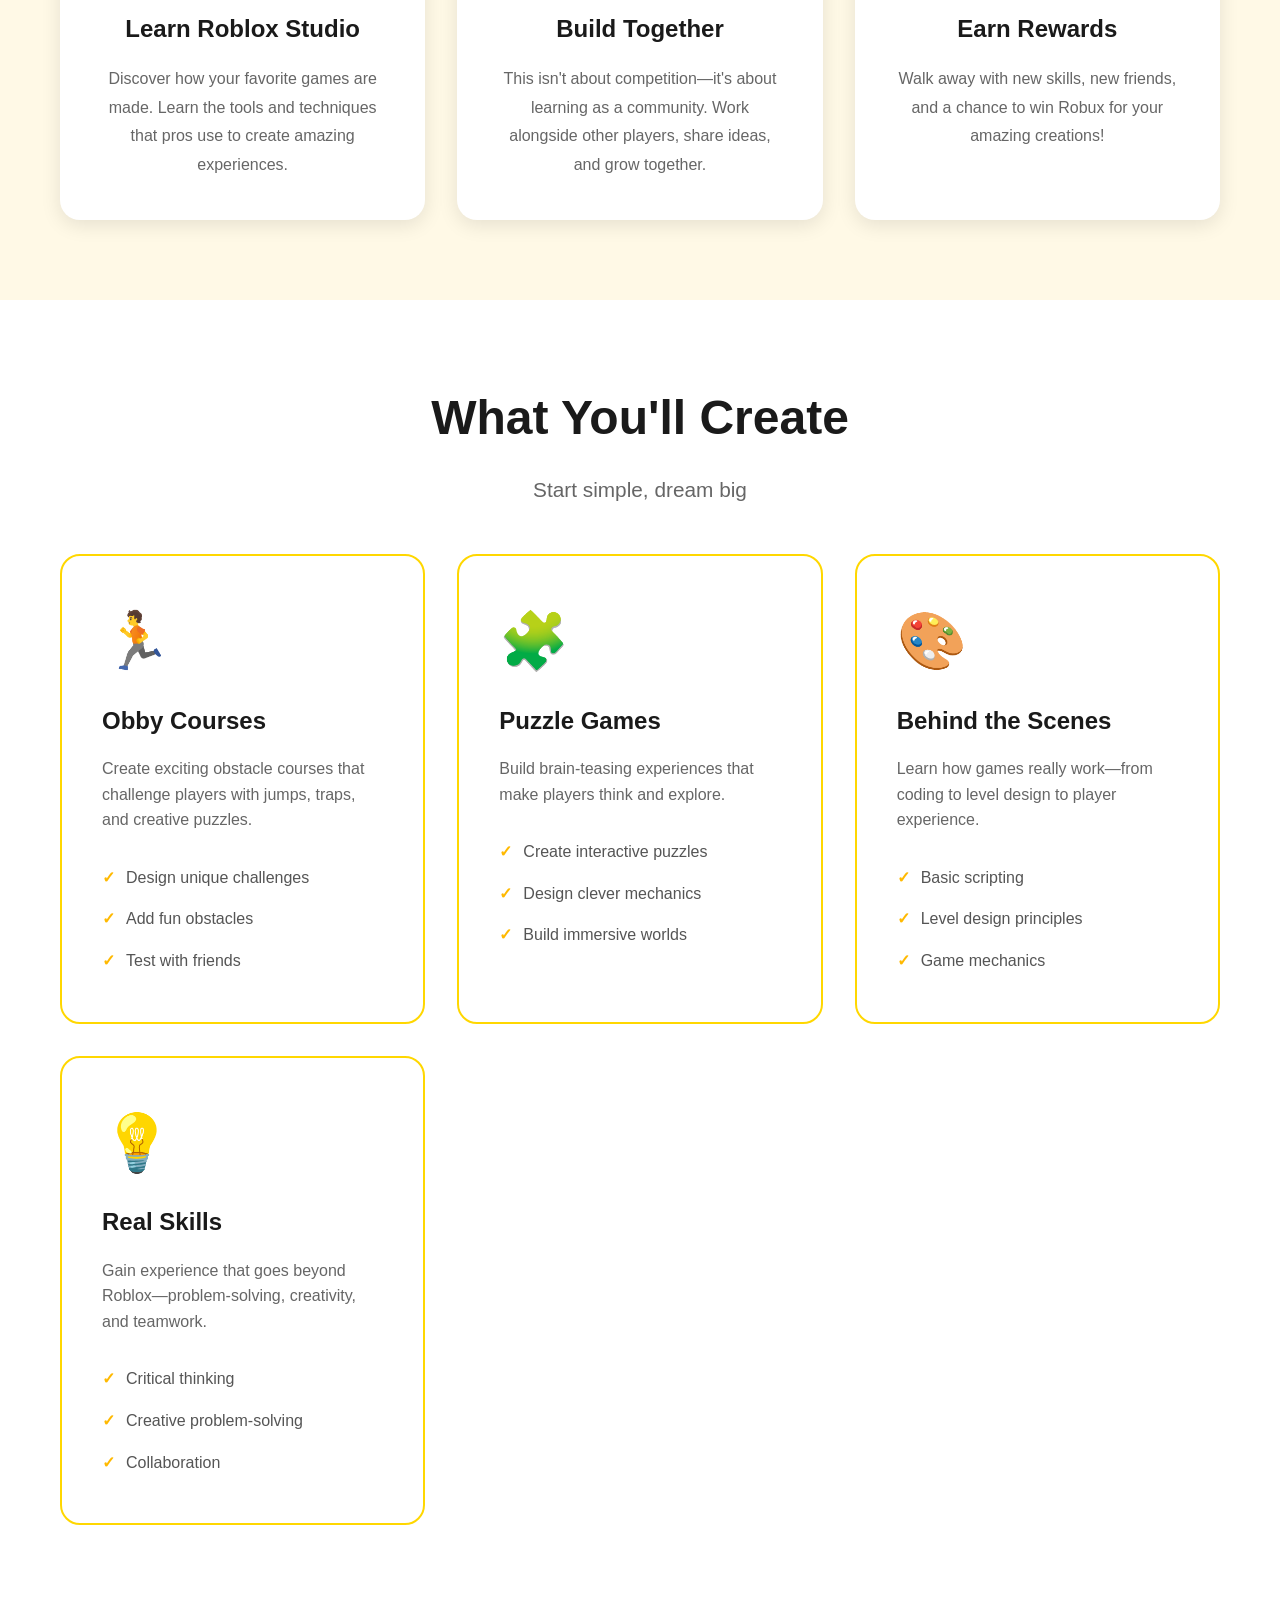
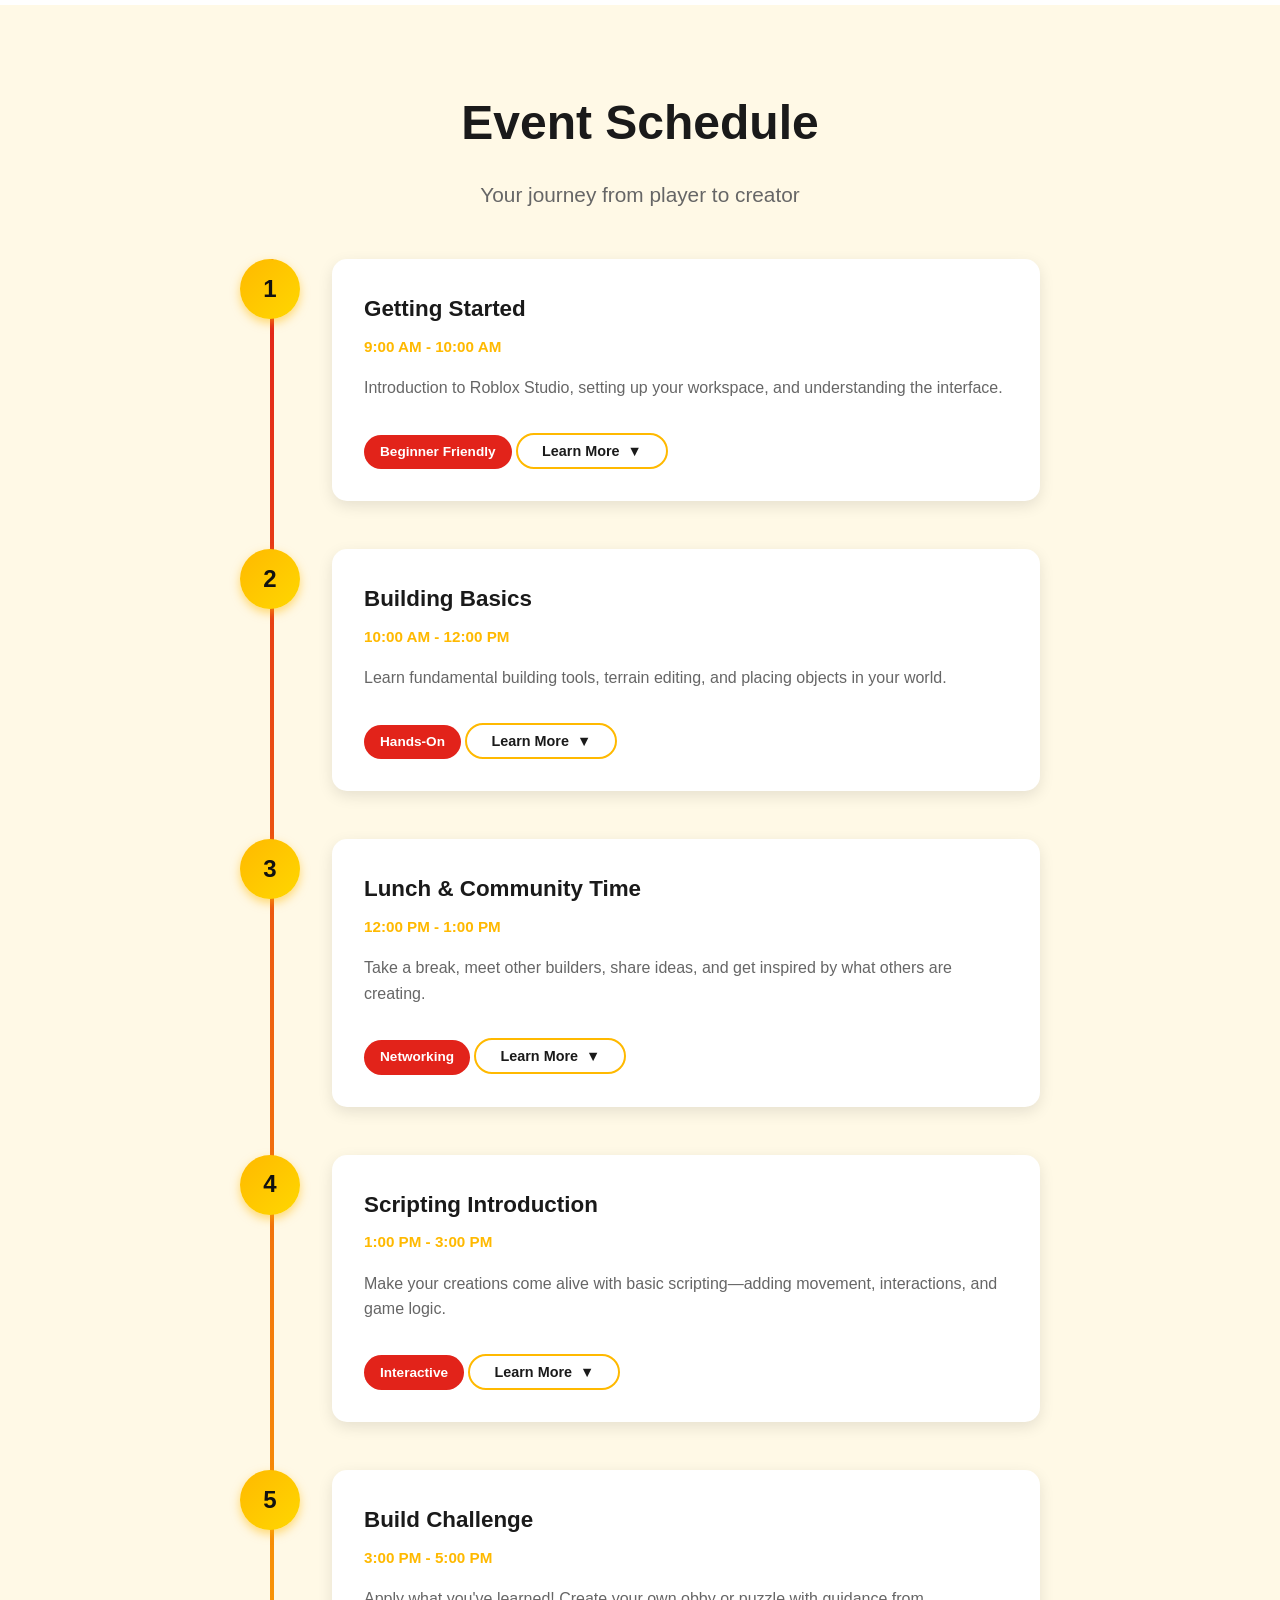
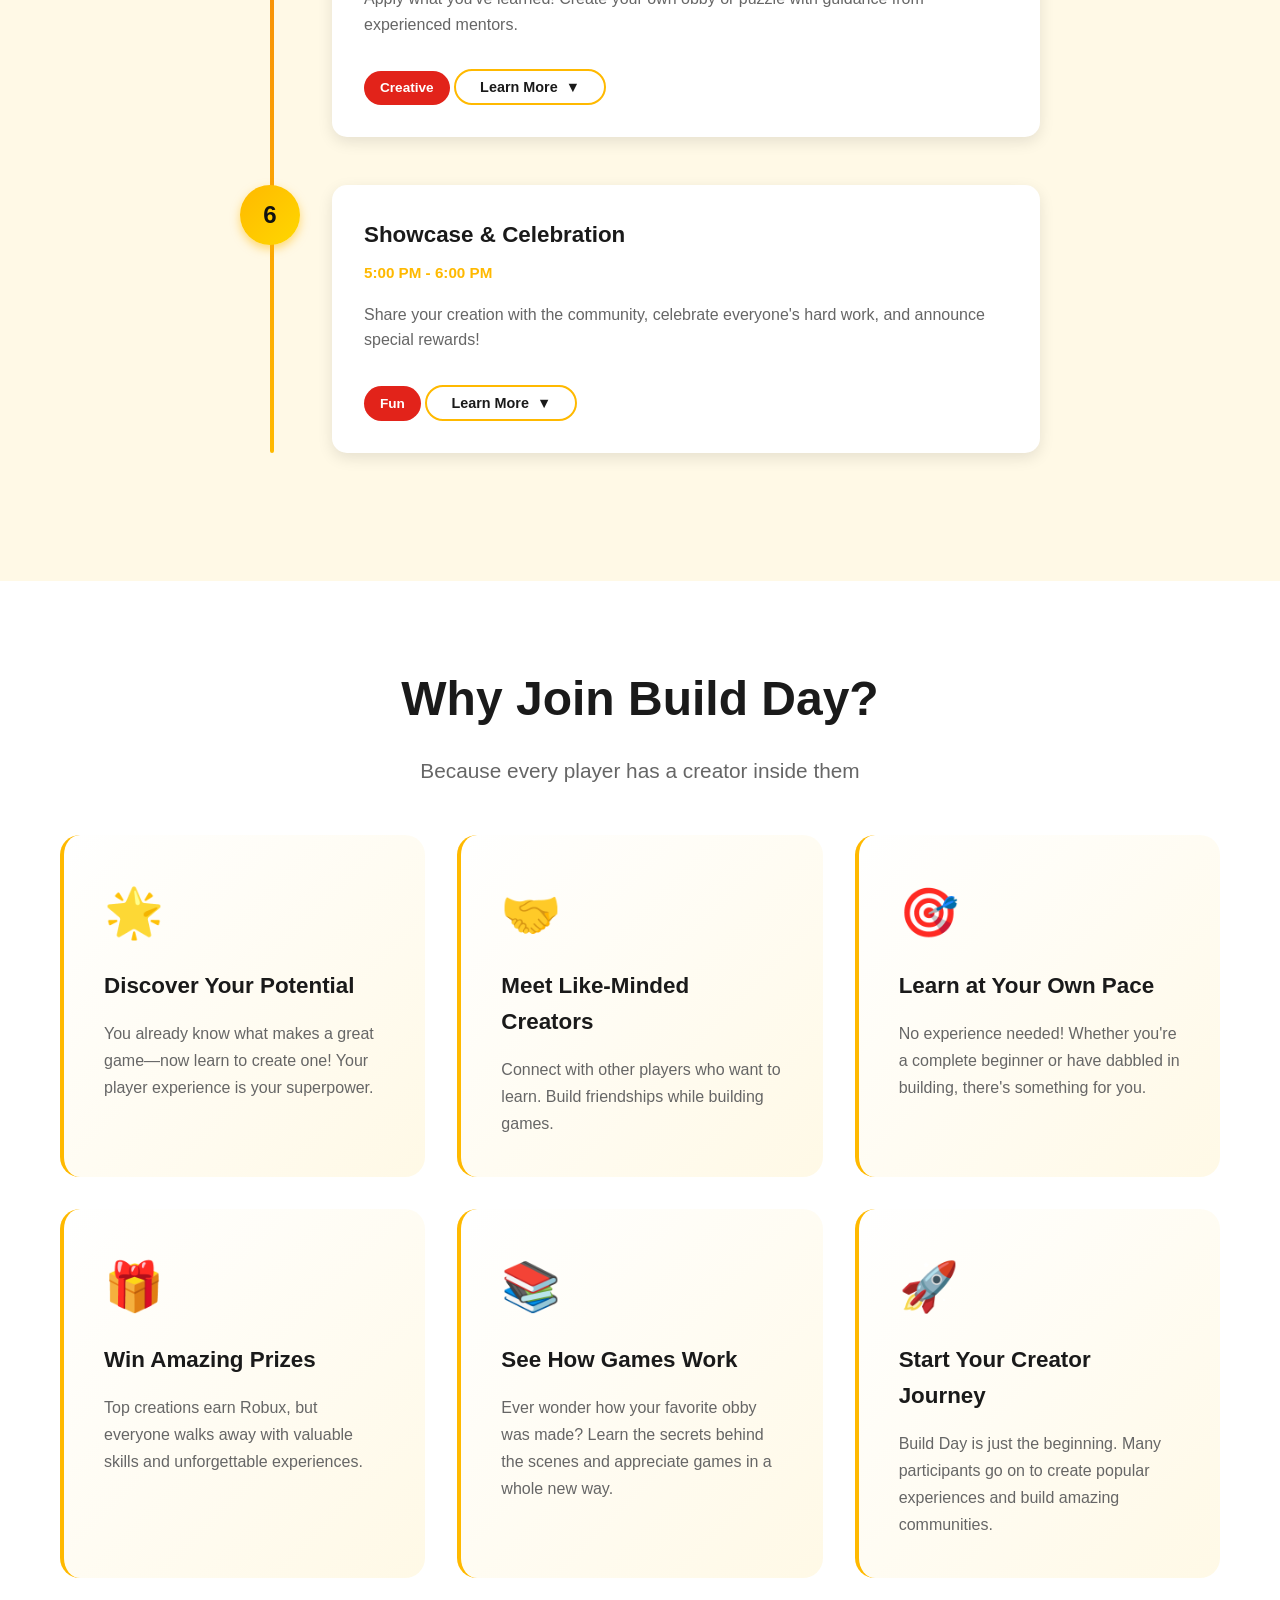
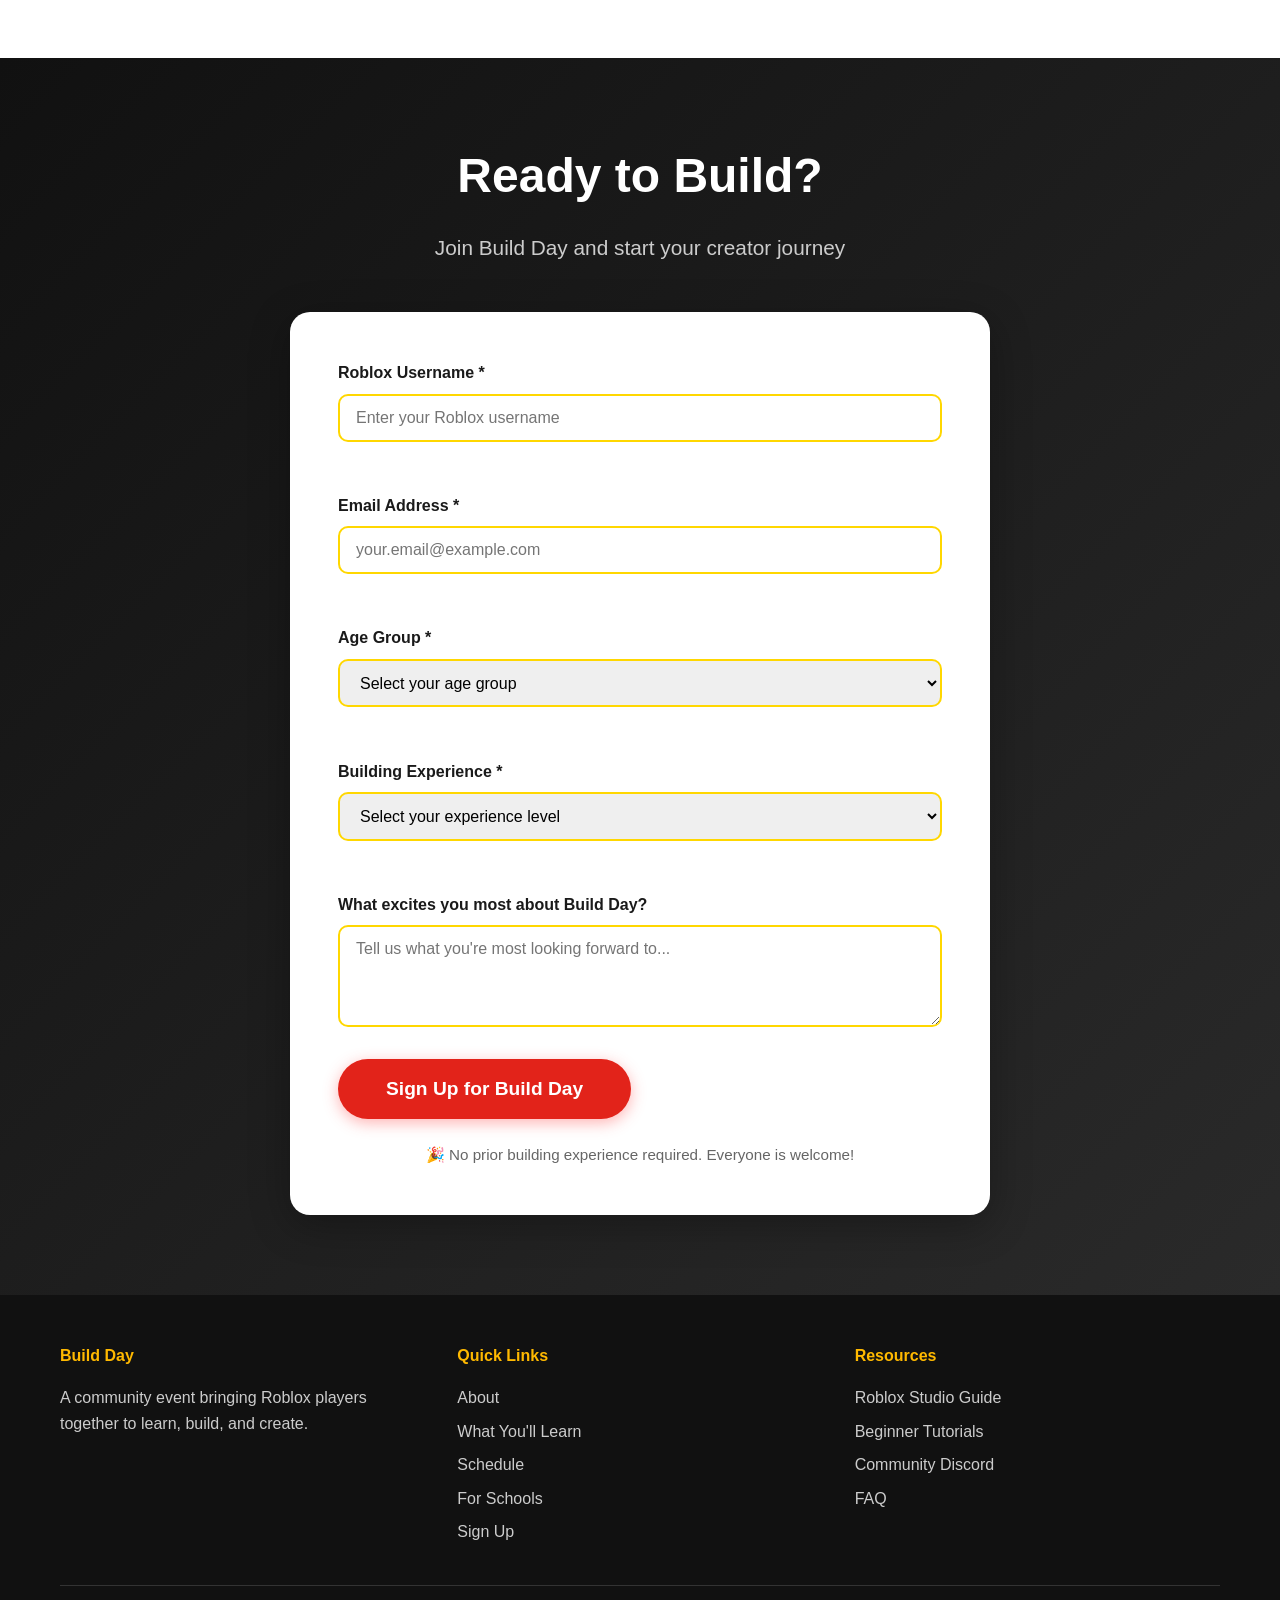
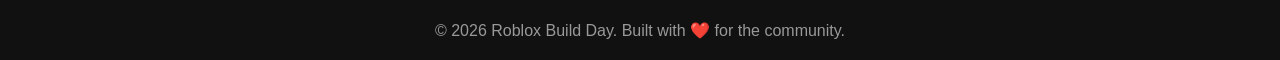
==== commit cbd98e8f: "push" ====
--- a/index.html
+++ b/index.html
@@ -16,6 +16,7 @@
                 <li><a href="#learn">What You'll Learn</a></li>
                 <li><a href="#schedule">Schedule</a></li>
                 <li><a href="#why">Why Join</a></li>
+                <li><a href="schools.html">For Schools</a></li>
                 <li><a href="#signup" class="nav-cta">Sign Up</a></li>
             </ul>
             <div class="hamburger">
@@ -32,6 +33,13 @@
             <div class="shape shape-1"></div>
             <div class="shape shape-2"></div>
             <div class="shape shape-3"></div>
+            <div class="shape shape-4"></div>
+            <div class="shape shape-5"></div>
+        </div>
+        <div class="hero-images">
+            <img src="https://images.unsplash.com/photo-1612287230202-1ff8d50ca2c7?w=200&h=200&fit=crop" alt="Roblox Game" class="floating-img img-1">
+            <img src="https://images.unsplash.com/photo-1511512578047-dfb367046420?w=200&h=200&fit=crop" alt="Gaming" class="floating-img img-2">
+            <img src="https://images.unsplash.com/photo-1550745165-9bc0b252726f?w=200&h=200&fit=crop" alt="Building" class="floating-img img-3">
         </div>
         <div class="container">
             <div class="hero-content">
@@ -69,6 +77,22 @@
         <div class="container">
             <h2 class="section-title">What is Build Day?</h2>
             <p class="section-subtitle">A community event where players become creators</p>
+            
+            <div class="image-showcase">
+                <div class="showcase-item fade-in">
+                    <img src="https://images.unsplash.com/photo-1593305841991-05c29736cec7?w=400&h=300&fit=crop" alt="Game Development">
+                    <div class="showcase-caption">Create Your Own Worlds</div>
+                </div>
+                <div class="showcase-item fade-in">
+                    <img src="https://images.unsplash.com/photo-1511512578047-dfb367046420?w=400&h=300&fit=crop" alt="Gaming Community">
+                    <div class="showcase-caption">Build Together, Play Together</div>
+                </div>
+                <div class="showcase-item fade-in">
+                    <img src="https://images.unsplash.com/photo-1612287230202-1ff8d50ca2c7?w=400&h=300&fit=crop" alt="Roblox Studio">
+                    <div class="showcase-caption">Learn Professional Tools</div>
+                </div>
+            </div>
+            
             <div class="about-grid">
                 <div class="about-card fade-in">
                     <div class="card-icon">🎮</div>
@@ -152,6 +176,17 @@
                         <div class="timeline-time">9:00 AM - 10:00 AM</div>
                         <p>Introduction to Roblox Studio, setting up your workspace, and understanding the interface.</p>
                         <span class="timeline-tag">Beginner Friendly</span>
+                        <button class="more-btn" onclick="toggleDetails(this)">Learn More <span class="arrow">▼</span></button>
+                        <div class="event-details">
+                            <h4>What You'll Do:</h4>
+                            <ul>
+                                <li>Download and install Roblox Studio on your computer</li>
+                                <li>Create your first project and navigate the interface</li>
+                                <li>Learn about the Explorer, Properties, and Output windows</li>
+                                <li>Understand the difference between Play, Build, and Test modes</li>
+                            </ul>
+                            <p><strong>What to bring:</strong> A computer with Roblox Studio installed (free download) and a Roblox account.</p>
+                        </div>
                     </div>
                 </div>
                 <div class="timeline-item fade-in">
@@ -161,6 +196,18 @@
                         <div class="timeline-time">10:00 AM - 12:00 PM</div>
                         <p>Learn fundamental building tools, terrain editing, and placing objects in your world.</p>
                         <span class="timeline-tag">Hands-On</span>
+                        <button class="more-btn" onclick="toggleDetails(this)">Learn More <span class="arrow">▼</span></button>
+                        <div class="event-details">
+                            <h4>What You'll Create:</h4>
+                            <ul>
+                                <li>Build your first obstacle course section using basic parts</li>
+                                <li>Learn to scale, rotate, and position objects precisely</li>
+                                <li>Use the Terrain Editor to create hills, valleys, and water</li>
+                                <li>Add colors and materials to make your world visually appealing</li>
+                                <li>Test your creation in real-time as you build</li>
+                            </ul>
+                            <p><strong>Pro tip:</strong> Don't worry about making it perfect - experimentation is the best way to learn!</p>
+                        </div>
                     </div>
                 </div>
                 <div class="timeline-item fade-in">
@@ -170,6 +217,18 @@
                         <div class="timeline-time">12:00 PM - 1:00 PM</div>
                         <p>Take a break, meet other builders, share ideas, and get inspired by what others are creating.</p>
                         <span class="timeline-tag">Networking</span>
+                        <button class="more-btn" onclick="toggleDetails(this)">Learn More <span class="arrow">▼</span></button>
+                        <div class="event-details">
+                            <h4>Community Activities:</h4>
+                            <ul>
+                                <li>Join themed Discord channels to chat with other participants</li>
+                                <li>Share screenshots of your work-in-progress for feedback</li>
+                                <li>Attend optional mini-workshops on specific topics</li>
+                                <li>Find potential teammates for the afternoon build challenge</li>
+                                <li>Participate in fun icebreaker games and trivia about Roblox</li>
+                            </ul>
+                            <p><strong>Remember:</strong> This is a collaborative event - helping others learn is encouraged!</p>
+                        </div>
                     </div>
                 </div>
                 <div class="timeline-item fade-in">
@@ -179,6 +238,18 @@
                         <div class="timeline-time">1:00 PM - 3:00 PM</div>
                         <p>Make your creations come alive with basic scripting—adding movement, interactions, and game logic.</p>
                         <span class="timeline-tag">Interactive</span>
+                        <button class="more-btn" onclick="toggleDetails(this)">Learn More <span class="arrow">▼</span></button>
+                        <div class="event-details">
+                            <h4>Scripting Fundamentals:</h4>
+                            <ul>
+                                <li>Write your first Lua script to create interactive elements</li>
+                                <li>Learn about events: touch, click, and proximity triggers</li>
+                                <li>Create moving platforms, kill bricks, and checkpoints</li>
+                                <li>Understand variables, functions, and conditional statements</li>
+                                <li>Debug common errors using the Output window</li>
+                            </ul>
+                            <p><strong>No coding experience needed:</strong> We'll start from scratch and provide templates you can customize!</p>
+                        </div>
                     </div>
                 </div>
                 <div class="timeline-item fade-in">
@@ -188,6 +259,22 @@
                         <div class="timeline-time">3:00 PM - 5:00 PM</div>
                         <p>Apply what you've learned! Create your own obby or puzzle with guidance from experienced mentors.</p>
                         <span class="timeline-tag">Creative</span>
+                        <button class="more-btn" onclick="toggleDetails(this)">Learn More <span class="arrow">▼</span></button>
+                        <div class="event-details">
+                            <h4>Challenge Options:</h4>
+                            <ul>
+                                <li><strong>Obby Challenge:</strong> Create a 10-stage obstacle course with increasing difficulty</li>
+                                <li><strong>Puzzle Challenge:</strong> Build a room with 5 interconnected puzzles</li>
+                                <li><strong>Free Build:</strong> Create whatever inspires you - no restrictions!</li>
+                            </ul>
+                            <h4>Support Available:</h4>
+                            <ul>
+                                <li>Experienced mentors roaming to answer questions</li>
+                                <li>Quick-reference guides for common tasks</li>
+                                <li>Pre-made asset libraries to speed up your workflow</li>
+                                <li>Collaboration encouraged - work solo or team up!</li>
+                            </ul>
+                        </div>
                     </div>
                 </div>
                 <div class="timeline-item fade-in">
@@ -197,6 +284,19 @@
                         <div class="timeline-time">5:00 PM - 6:00 PM</div>
                         <p>Share your creation with the community, celebrate everyone's hard work, and announce special rewards!</p>
                         <span class="timeline-tag">Fun</span>
+                        <button class="more-btn" onclick="toggleDetails(this)">Learn More <span class="arrow">▼</span></button>
+                        <div class="event-details">
+                            <h4>Event Highlights:</h4>
+                            <ul>
+                                <li>Voluntary showcase - share your creation with everyone (not required!)</li>
+                                <li>Play and experience games created by other participants</li>
+                                <li>Leave positive feedback and kudos for your favorites</li>
+                                <li>Special recognition categories: Most Creative, Best Teamwork, Biggest Improvement</li>
+                                <li>Robux prizes for top creations (but everyone is a winner!)</li>
+                                <li>Group photo and celebration of an amazing day of learning</li>
+                            </ul>
+                            <p><strong>The real prize:</strong> New skills, new friends, and the knowledge that you CAN build games!</p>
+                        </div>
                     </div>
                 </div>
             </div>
@@ -311,6 +411,7 @@
                         <li><a href="#about">About</a></li>
                         <li><a href="#learn">What You'll Learn</a></li>
                         <li><a href="#schedule">Schedule</a></li>
+                        <li><a href="schools.html">For Schools</a></li>
                         <li><a href="#signup">Sign Up</a></li>
                     </ul>
                 </div>
--- a/style.css
+++ b/style.css
@@ -6,14 +6,18 @@
 }
 
 :root {
-    --primary-red: #FF4444;
-    --dark-bg: #1a1a1a;
-    --light-bg: #f5f5f5;
-    --accent-blue: #00A2FF;
-    --text-dark: #333333;
+    --primary-red: #E2231A;
+    --secondary-yellow: #FFB900;
+    --dark-bg: #111111;
+    --light-bg: #FFF9E6;
+    --accent-blue: #0066CC;
+    --accent-green: #00B06F;
+    --text-dark: #1a1a1a;
     --text-light: #ffffff;
     --card-bg: #ffffff;
-    --border-color: #e0e0e0;
+    --border-color: #FFD700;
+    --gradient-red: linear-gradient(135deg, #E2231A 0%, #FF6B6B 100%);
+    --gradient-yellow: linear-gradient(135deg, #FFB900 0%, #FFD700 100%);
 }
 
 body {
@@ -67,18 +71,19 @@
 }
 
 .nav-menu a:hover {
-    color: var(--primary-red);
+    color: var(--secondary-yellow);
 }
 
 .nav-cta {
-    background: var(--primary-red);
+    background: var(--secondary-yellow);
+    color: var(--dark-bg);
     padding: 0.5rem 1.5rem;
     border-radius: 25px;
     transition: transform 0.3s, background 0.3s !important;
 }
 
 .nav-cta:hover {
-    background: #ff3333;
+    background: #FFD700;
     transform: scale(1.05);
 }
 
@@ -126,7 +131,7 @@
 .shape-1 {
     width: 100px;
     height: 100px;
-    background: var(--primary-red);
+    background: var(--secondary-yellow);
     top: 20%;
     left: 10%;
     animation-delay: 0s;
@@ -135,7 +140,7 @@
 .shape-2 {
     width: 150px;
     height: 150px;
-    background: var(--accent-blue);
+    background: var(--primary-red);
     top: 60%;
     right: 15%;
     animation-delay: 2s;
@@ -144,10 +149,117 @@
 .shape-3 {
     width: 80px;
     height: 80px;
-    background: var(--primary-red);
+    background: var(--secondary-yellow);
     bottom: 20%;
     left: 20%;
     animation-delay: 4s;
+}
+
+.shape-4 {
+    width: 120px;
+    height: 120px;
+    background: var(--primary-red);
+    top: 30%;
+    right: 20%;
+    animation-delay: 1s;
+}
+
+.shape-5 {
+    width: 90px;
+    height: 90px;
+    background: var(--secondary-yellow);
+    bottom: 30%;
+    right: 10%;
+    animation-delay: 3s;
+}
+
+/* Floating Images in Hero */
+.hero-images {
+    position: absolute;
+    width: 100%;
+    height: 100%;
+    top: 0;
+    left: 0;
+    pointer-events: none;
+    overflow: hidden;
+}
+
+.floating-img {
+    position: absolute;
+    border-radius: 15px;
+    box-shadow: 0 10px 30px rgba(0, 0, 0, 0.5);
+    opacity: 0.8;
+    animation: float-image 8s ease-in-out infinite;
+}
+
+.img-1 {
+    top: 15%;
+    left: 5%;
+    width: 180px;
+    animation-delay: 0s;
+}
+
+.img-2 {
+    top: 60%;
+    right: 8%;
+    width: 200px;
+    animation-delay: 2s;
+}
+
+.img-3 {
+    bottom: 15%;
+    left: 8%;
+    width: 160px;
+    animation-delay: 4s;
+}
+
+@keyframes float-image {
+    0%, 100% {
+        transform: translateY(0) rotate(0deg);
+    }
+    50% {
+        transform: translateY(-30px) rotate(5deg);
+    }
+}
+
+/* Image Showcase */
+.image-showcase {
+    display: grid;
+    grid-template-columns: repeat(3, 1fr);
+    gap: 2rem;
+    margin: 3rem 0;
+}
+
+.showcase-item {
+    position: relative;
+    border-radius: 20px;
+    overflow: hidden;
+    box-shadow: 0 10px 30px rgba(0, 0, 0, 0.2);
+    transition: transform 0.3s;
+}
+
+.showcase-item:hover {
+    transform: translateY(-10px);
+}
+
+.showcase-item img {
+    width: 100%;
+    height: 250px;
+    object-fit: cover;
+    display: block;
+}
+
+.showcase-caption {
+    position: absolute;
+    bottom: 0;
+    left: 0;
+    right: 0;
+    background: linear-gradient(to top, rgba(0,0,0,0.8), transparent);
+    color: white;
+    padding: 2rem 1rem 1rem;
+    font-weight: 600;
+    font-size: 1.1rem;
+    text-align: center;
 }
 
 @keyframes float {
@@ -176,7 +288,7 @@
 
 .hero-subtitle {
     font-size: 2rem;
-    color: var(--primary-red);
+    color: var(--secondary-yellow);
     font-weight: 600;
     margin-bottom: 1.5rem;
 }
@@ -260,7 +372,7 @@
     display: block;
     font-size: 2.5rem;
     font-weight: bold;
-    color: var(--primary-red);
+    color: var(--secondary-yellow);
 }
 
 .countdown-label {
@@ -294,7 +406,7 @@
 
 .about-grid {
     display: grid;
-    grid-template-columns: repeat(auto-fit, minmax(300px, 1fr));
+    grid-template-columns: repeat(3, 1fr);
     gap: 2rem;
 }
 
@@ -309,7 +421,8 @@
 
 .about-card:hover {
     transform: translateY(-10px);
-    box-shadow: 0 10px 30px rgba(0, 0, 0, 0.15);
+    box-shadow: 0 10px 30px rgba(226, 35, 26, 0.2);
+    border-top: 4px solid var(--secondary-yellow);
 }
 
 .card-icon {
@@ -336,7 +449,7 @@
 
 .learn-grid {
     display: grid;
-    grid-template-columns: repeat(auto-fit, minmax(280px, 1fr));
+    grid-template-columns: repeat(3, 1fr);
     gap: 2rem;
 }
 
@@ -349,9 +462,9 @@
 }
 
 .learn-card:hover {
-    border-color: var(--primary-red);
+    border-color: var(--secondary-yellow);
     transform: translateY(-5px);
-    box-shadow: 0 10px 25px rgba(0, 0, 0, 0.1);
+    box-shadow: 0 10px 25px rgba(255, 185, 0, 0.3);
 }
 
 .learn-icon {
@@ -387,7 +500,7 @@
     content: "✓";
     position: absolute;
     left: 0;
-    color: var(--primary-red);
+    color: var(--secondary-yellow);
     font-weight: bold;
 }
 
@@ -410,7 +523,7 @@
     top: 0;
     bottom: 0;
     width: 4px;
-    background: linear-gradient(to bottom, var(--primary-red), var(--accent-blue));
+    background: linear-gradient(to bottom, var(--primary-red), var(--secondary-yellow));
     border-radius: 2px;
 }
 
@@ -423,17 +536,17 @@
 .timeline-marker {
     width: 60px;
     height: 60px;
-    background: var(--primary-red);
+    background: var(--gradient-yellow);
     border-radius: 50%;
     display: flex;
     align-items: center;
     justify-content: center;
-    color: white;
+    color: var(--dark-bg);
     font-weight: bold;
     font-size: 1.5rem;
     flex-shrink: 0;
     z-index: 1;
-    box-shadow: 0 4px 10px rgba(255, 68, 68, 0.4);
+    box-shadow: 0 4px 10px rgba(255, 185, 0, 0.5);
 }
 
 .timeline-content {
@@ -450,6 +563,86 @@
     transform: translateX(10px);
 }
 
+.event-details {
+    max-height: 0;
+    overflow: hidden;
+    transition: max-height 0.4s ease-out, padding 0.4s ease-out;
+    background: var(--light-bg);
+    border-radius: 10px;
+    margin-top: 0;
+}
+
+.event-details.expanded {
+    max-height: 500px;
+    padding: 1.5rem;
+    margin-top: 1rem;
+}
+
+.event-details h4 {
+    color: var(--primary-red);
+    margin-bottom: 0.75rem;
+    font-size: 1.1rem;
+}
+
+.event-details ul {
+    list-style: none;
+    padding: 0;
+    margin: 0.75rem 0;
+}
+
+.event-details ul li {
+    padding: 0.4rem 0;
+    padding-left: 1.5rem;
+    position: relative;
+    color: #555;
+    line-height: 1.6;
+}
+
+.event-details ul li:before {
+    content: "▸";
+    position: absolute;
+    left: 0;
+    color: var(--secondary-yellow);
+    font-weight: bold;
+}
+
+.event-details p {
+    color: #555;
+    line-height: 1.7;
+    margin: 0.5rem 0;
+}
+
+.more-btn {
+    background: transparent;
+    border: 2px solid var(--secondary-yellow);
+    color: var(--text-dark);
+    padding: 0.5rem 1.5rem;
+    border-radius: 25px;
+    font-size: 0.9rem;
+    font-weight: 600;
+    cursor: pointer;
+    margin-top: 1rem;
+    transition: all 0.3s;
+    display: inline-flex;
+    align-items: center;
+    gap: 0.5rem;
+}
+
+.more-btn:hover {
+    background: var(--secondary-yellow);
+    color: var(--dark-bg);
+    transform: scale(1.05);
+}
+
+.more-btn .arrow {
+    transition: transform 0.3s;
+    display: inline-block;
+}
+
+.more-btn .arrow.rotated {
+    transform: rotate(180deg);
+}
+
 .timeline-content h3 {
     font-size: 1.4rem;
     margin-bottom: 0.5rem;
@@ -457,7 +650,7 @@
 }
 
 .timeline-time {
-    color: var(--primary-red);
+    color: var(--secondary-yellow);
     font-weight: 600;
     margin-bottom: 1rem;
     font-size: 0.95rem;
@@ -471,7 +664,7 @@
 
 .timeline-tag {
     display: inline-block;
-    background: var(--accent-blue);
+    background: var(--primary-red);
     color: white;
     padding: 0.4rem 1rem;
     border-radius: 20px;
@@ -487,21 +680,22 @@
 
 .why-grid {
     display: grid;
-    grid-template-columns: repeat(auto-fit, minmax(300px, 1fr));
+    grid-template-columns: repeat(3, 1fr);
     gap: 2rem;
 }
 
 .why-card {
-    background: linear-gradient(135deg, #fff 0%, #f8f8f8 100%);
+    background: linear-gradient(135deg, #fff 0%, #FFF9E6 100%);
     padding: 2.5rem;
     border-radius: 20px;
-    border-left: 4px solid var(--primary-red);
+    border-left: 4px solid var(--secondary-yellow);
     transition: all 0.3s;
 }
 
 .why-card:hover {
     transform: translateX(10px);
-    box-shadow: 0 10px 25px rgba(0, 0, 0, 0.1);
+    box-shadow: 0 10px 25px rgba(255, 185, 0, 0.3);
+    border-left-color: var(--primary-red);
 }
 
 .why-icon {
@@ -573,7 +767,8 @@
 .form-group select:focus,
 .form-group textarea:focus {
     outline: none;
-    border-color: var(--primary-red);
+    border-color: var(--secondary-yellow);
+    box-shadow: 0 0 0 3px rgba(255, 185, 0, 0.1);
 }
 
 .form-group textarea {
@@ -634,7 +829,7 @@
 
 .footer-section h4 {
     margin-bottom: 1rem;
-    color: var(--primary-red);
+    color: var(--secondary-yellow);
 }
 
 .footer-section p {
@@ -657,7 +852,7 @@
 }
 
 .footer-section ul li a:hover {
-    color: var(--primary-red);
+    color: var(--secondary-yellow);
 }
 
 .footer-bottom {
@@ -693,12 +888,30 @@
         font-size: 1rem;
     }
 
+    .floating-img {
+        display: none;
+    }
+
+    .image-showcase {
+        grid-template-columns: 1fr;
+    }
+
+    .showcase-item img {
+        height: 200px;
+    }
+
     .section-title {
         font-size: 2rem;
     }
 
     .section-subtitle {
         font-size: 1.1rem;
+    }
+
+    .about-grid,
+    .learn-grid,
+    .why-grid {
+        grid-template-columns: 1fr;
     }
 
     .nav-menu {
@@ -788,3 +1001,616 @@
         padding: 1.5rem;
     }
 }
+
+/* Schools Page Specific Styles */
+.hero-schools {
+    background: linear-gradient(135deg, #111111 0%, #1a1a2e 100%);
+}
+
+/* Intro Content */
+.intro-content {
+    max-width: 900px;
+    margin: 0 auto 3rem;
+    text-align: center;
+}
+
+.intro-text {
+    font-size: 1.1rem;
+    line-height: 1.8;
+    color: #555;
+    margin-bottom: 1.5rem;
+}
+
+/* What Section */
+.what-section {
+    padding: 5rem 0;
+    background: var(--text-light);
+}
+
+.what-grid {
+    display: grid;
+    grid-template-columns: repeat(3, 1fr);
+    gap: 2rem;
+    margin-bottom: 3rem;
+}
+
+.what-card {
+    background: var(--card-bg);
+    padding: 2.5rem;
+    border-radius: 20px;
+    box-shadow: 0 5px 20px rgba(0, 0, 0, 0.1);
+    transition: transform 0.3s;
+    border-top: 4px solid var(--primary-red);
+}
+
+.what-card:hover {
+    transform: translateY(-10px);
+    box-shadow: 0 10px 30px rgba(226, 35, 26, 0.2);
+}
+
+.what-icon {
+    font-size: 3.5rem;
+    margin-bottom: 1rem;
+}
+
+.what-card h3 {
+    font-size: 1.4rem;
+    margin-bottom: 1rem;
+    color: var(--text-dark);
+}
+
+.what-card p {
+    color: #666;
+    line-height: 1.7;
+}
+
+.what-description {
+    max-width: 900px;
+    margin: 2rem auto 0;
+    padding: 2rem;
+    background: var(--light-bg);
+    border-radius: 15px;
+    border-left: 4px solid var(--secondary-yellow);
+}
+
+.what-description p {
+    font-size: 1.1rem;
+    line-height: 1.8;
+    color: #555;
+    margin-bottom: 1rem;
+}
+
+/* Educational Benefits Section */
+.edu-benefits-section {
+    padding: 5rem 0;
+    background: var(--light-bg);
+}
+
+.edu-grid {
+    display: grid;
+    grid-template-columns: repeat(2, 1fr);
+    gap: 2rem;
+}
+
+.edu-card {
+    background: var(--card-bg);
+    padding: 2.5rem;
+    border-radius: 20px;
+    box-shadow: 0 5px 15px rgba(0, 0, 0, 0.1);
+    transition: transform 0.3s;
+}
+
+.edu-card:hover {
+    transform: translateY(-5px);
+    box-shadow: 0 10px 25px rgba(0, 0, 0, 0.15);
+}
+
+.edu-card h3 {
+    font-size: 1.4rem;
+    margin-bottom: 1rem;
+    color: var(--text-dark);
+}
+
+.edu-card p {
+    color: #666;
+    margin-bottom: 1rem;
+}
+
+.edu-card ul {
+    list-style: none;
+    padding: 0;
+    margin: 1rem 0 0;
+}
+
+.edu-card ul li {
+    padding: 0.5rem 0;
+    padding-left: 1.5rem;
+    position: relative;
+    color: #555;
+    line-height: 1.6;
+}
+
+.edu-card ul li:before {
+    content: "▸";
+    position: absolute;
+    left: 0;
+    color: var(--secondary-yellow);
+    font-weight: bold;
+}
+
+/* Stats Grid */
+.stats-grid {
+    display: grid;
+    grid-template-columns: repeat(4, 1fr);
+    gap: 2rem;
+    margin-top: 3rem;
+    padding: 2rem;
+    background: white;
+    border-radius: 15px;
+    box-shadow: 0 5px 20px rgba(0, 0, 0, 0.1);
+}
+
+.stat-item {
+    text-align: center;
+}
+
+.stat-number {
+    font-size: 3rem;
+    font-weight: 900;
+    color: var(--primary-red);
+    margin-bottom: 0.5rem;
+    line-height: 1;
+}
+
+.stat-label {
+    font-size: 0.95rem;
+    color: #666;
+    font-weight: 600;
+}
+
+.benefits-detail {
+    margin-top: 1rem;
+    padding: 1rem;
+    background: var(--light-bg);
+    border-radius: 8px;
+    font-size: 0.95rem;
+    line-height: 1.6;
+    color: #555;
+}
+
+.quote-author {
+    margin-top: 0.75rem;
+    font-style: normal;
+    font-weight: 600;
+    color: var(--primary-red);
+    font-size: 0.9rem;
+}
+
+.how-detail {
+    margin-top: 1rem;
+    padding: 0.75rem;
+    background: var(--light-bg);
+    border-radius: 8px;
+    font-size: 0.9rem;
+    color: #555;
+}
+
+.testimonial-school {
+    color: var(--secondary-yellow);
+    font-weight: 600;
+    font-size: 0.9rem;
+    margin-top: 0.5rem;
+}
+
+/* Benefits Section */
+.benefits-section {
+    padding: 5rem 0;
+    background: var(--light-bg);
+}
+
+.benefits-grid {
+    display: grid;
+    grid-template-columns: repeat(3, 1fr);
+    gap: 2rem;
+}
+
+.benefits-card {
+    background: var(--card-bg);
+    padding: 2.5rem;
+    border-radius: 20px;
+    text-align: center;
+    box-shadow: 0 5px 20px rgba(0, 0, 0, 0.1);
+    transition: transform 0.3s, box-shadow 0.3s;
+    border-top: 4px solid var(--secondary-yellow);
+}
+
+.benefits-card:hover {
+    transform: translateY(-10px);
+    box-shadow: 0 10px 30px rgba(255, 185, 0, 0.3);
+}
+
+/* Skills Section */
+.skills-section {
+    padding: 5rem 0;
+    background: var(--text-light);
+}
+
+.skills-grid {
+    display: grid;
+    grid-template-columns: repeat(3, 1fr);
+    gap: 2rem;
+}
+
+.skills-card {
+    background: var(--card-bg);
+    padding: 2.5rem;
+    border-radius: 20px;
+    position: relative;
+    border: 2px solid var(--border-color);
+    transition: all 0.3s;
+}
+
+.skills-card:hover {
+    border-color: var(--primary-red);
+    transform: translateY(-5px);
+    box-shadow: 0 10px 25px rgba(0, 0, 0, 0.1);
+}
+
+.skills-number {
+    position: absolute;
+    top: -20px;
+    left: 20px;
+    width: 50px;
+    height: 50px;
+    background: var(--gradient-red);
+    border-radius: 50%;
+    display: flex;
+    align-items: center;
+    justify-content: center;
+    color: white;
+    font-weight: bold;
+    font-size: 1.5rem;
+    box-shadow: 0 4px 10px rgba(226, 35, 26, 0.4);
+}
+
+.skills-icon {
+    font-size: 3.5rem;
+    margin-bottom: 1rem;
+    margin-top: 1rem;
+}
+
+.skills-card h3 {
+    font-size: 1.5rem;
+    margin-bottom: 1rem;
+    color: var(--text-dark);
+}
+
+.skills-description {
+    color: #555;
+    margin-bottom: 1.5rem;
+    line-height: 1.6;
+}
+
+.skills-list {
+    list-style: none;
+    padding: 0;
+    margin: 1rem 0;
+}
+
+.skills-list li {
+    padding: 0.5rem 0;
+    padding-left: 1.5rem;
+    position: relative;
+    color: #555;
+    line-height: 1.6;
+}
+
+.skills-list li:before {
+    content: "✓";
+    position: absolute;
+    left: 0;
+    color: var(--secondary-yellow);
+    font-weight: bold;
+}
+
+.skills-quote {
+    margin-top: 1.5rem;
+    padding: 1rem;
+    background: var(--light-bg);
+    border-left: 3px solid var(--secondary-yellow);
+    border-radius: 5px;
+    font-style: italic;
+}
+
+.skills-quote p {
+    color: #666;
+    margin: 0;
+}
+
+/* How It Works Section */
+.how-section {
+    padding: 5rem 0;
+    background: var(--light-bg);
+}
+
+.how-grid {
+    display: grid;
+    grid-template-columns: repeat(4, 1fr);
+    gap: 2rem;
+}
+
+.how-card {
+    background: var(--card-bg);
+    padding: 2rem;
+    border-radius: 20px;
+    text-align: center;
+    box-shadow: 0 5px 15px rgba(0, 0, 0, 0.1);
+    transition: transform 0.3s;
+}
+
+.how-card:hover {
+    transform: translateY(-5px);
+    box-shadow: 0 10px 25px rgba(0, 0, 0, 0.15);
+}
+
+.how-step {
+    display: inline-block;
+    background: var(--gradient-yellow);
+    color: var(--dark-bg);
+    padding: 0.5rem 1.5rem;
+    border-radius: 25px;
+    font-weight: 700;
+    font-size: 0.9rem;
+    margin-bottom: 1rem;
+}
+
+.how-card h3 {
+    font-size: 1.3rem;
+    margin-bottom: 1rem;
+    color: var(--text-dark);
+}
+
+.how-card p {
+    color: #666;
+    line-height: 1.6;
+}
+
+/* Timeline Section */
+.timeline-section {
+    padding: 5rem 0;
+    background: var(--text-light);
+}
+
+/* Testimonials Section */
+.testimonials-section {
+    padding: 5rem 0;
+    background: var(--light-bg);
+}
+
+.testimonials-grid {
+    display: grid;
+    grid-template-columns: repeat(3, 1fr);
+    gap: 2rem;
+}
+
+.testimonial-card {
+    background: var(--card-bg);
+    padding: 2.5rem;
+    border-radius: 20px;
+    box-shadow: 0 5px 20px rgba(0, 0, 0, 0.1);
+    position: relative;
+    transition: transform 0.3s;
+}
+
+.testimonial-card:hover {
+    transform: translateY(-5px);
+}
+
+.testimonial-icon {
+    font-size: 3rem;
+    margin-bottom: 1rem;
+}
+
+.testimonial-text {
+    color: #555;
+    line-height: 1.8;
+    font-size: 1.05rem;
+    margin-bottom: 1.5rem;
+    font-style: italic;
+}
+
+.testimonial-author {
+    color: var(--primary-red);
+    font-weight: 600;
+    margin: 0;
+}
+
+/* Register Section */
+.register-section {
+    padding: 5rem 0;
+    background: linear-gradient(135deg, var(--dark-bg) 0%, #1a1a2e 100%);
+}
+
+.register-section .section-title {
+    color: var(--text-light);
+}
+
+.register-section .section-subtitle {
+    color: #cccccc;
+}
+
+.register-form-container {
+    max-width: 900px;
+    margin: 0 auto;
+}
+
+.register-form {
+    background: var(--card-bg);
+    padding: 3rem;
+    border-radius: 20px;
+    box-shadow: 0 10px 40px rgba(0, 0, 0, 0.3);
+}
+
+.form-section {
+    margin-bottom: 2.5rem;
+    padding-bottom: 2rem;
+    border-bottom: 2px solid var(--border-color);
+}
+
+.form-section:last-of-type {
+    border-bottom: none;
+}
+
+.form-section h3 {
+    color: var(--primary-red);
+    font-size: 1.4rem;
+    margin-bottom: 1.5rem;
+    padding-bottom: 0.5rem;
+    border-bottom: 2px solid var(--secondary-yellow);
+    display: inline-block;
+}
+
+.checkbox-group label {
+    display: flex;
+    align-items: flex-start;
+    gap: 0.75rem;
+    cursor: pointer;
+}
+
+.checkbox-group input[type="checkbox"] {
+    width: auto;
+    margin-top: 0.25rem;
+    cursor: pointer;
+}
+
+.form-hint {
+    font-size: 0.85rem;
+    color: #888;
+    margin-top: 0.5rem;
+    font-style: italic;
+}
+
+.student-list {
+    margin-top: 1rem;
+}
+
+.student-entry {
+    display: grid;
+    grid-template-columns: 2fr 1fr auto;
+    gap: 1rem;
+    margin-bottom: 1rem;
+    align-items: center;
+}
+
+.student-entry input {
+    padding: 0.75rem;
+    border: 2px solid var(--border-color);
+    border-radius: 8px;
+    font-size: 0.95rem;
+}
+
+.student-entry input:focus {
+    outline: none;
+    border-color: var(--secondary-yellow);
+}
+
+.remove-student-btn {
+    background: var(--primary-red);
+    color: white;
+    border: none;
+    padding: 0.75rem 1rem;
+    border-radius: 8px;
+    cursor: pointer;
+    font-size: 1.2rem;
+    transition: all 0.3s;
+}
+
+.remove-student-btn:hover {
+    background: #cc1f18;
+    transform: scale(1.1);
+}
+
+.add-student-btn {
+    background: transparent;
+    border: 2px dashed var(--secondary-yellow);
+    color: var(--text-dark);
+    padding: 1rem;
+    border-radius: 8px;
+    cursor: pointer;
+    font-size: 1rem;
+    font-weight: 600;
+    transition: all 0.3s;
+    width: 100%;
+    margin-top: 1rem;
+}
+
+.add-student-btn:hover {
+    background: var(--secondary-yellow);
+    color: var(--dark-bg);
+    border-style: solid;
+}
+
+.registration-summary {
+    background: var(--light-bg);
+    padding: 1.5rem;
+    border-radius: 10px;
+    margin-top: 1.5rem;
+    border-left: 4px solid var(--secondary-yellow);
+}
+
+.registration-summary p {
+    margin: 0.5rem 0;
+    color: #555;
+}
+
+.success-note {
+    margin-top: 1rem;
+    color: var(--secondary-yellow);
+    font-weight: 600;
+}
+
+/* Responsive Updates for Schools Page */
+@media (max-width: 1024px) {
+    .how-grid {
+        grid-template-columns: repeat(2, 1fr);
+    }
+    
+    .stats-grid {
+        grid-template-columns: repeat(2, 1fr);
+    }
+}
+
+@media (max-width: 768px) {
+    .benefits-grid,
+    .skills-grid,
+    .testimonials-grid,
+    .what-grid {
+        grid-template-columns: 1fr;
+    }
+
+    .edu-grid {
+        grid-template-columns: 1fr;
+    }
+    
+    .stats-grid {
+        grid-template-columns: repeat(2, 1fr);
+        gap: 1rem;
+        padding: 1.5rem;
+    }
+    
+    .stat-number {
+        font-size: 2rem;
+    }
+
+    .how-grid {
+        grid-template-columns: 1fr;
+    }
+
+    .register-form {
+        padding: 2rem;
+    }
+
+    .form-section {
+        padding: 1.5rem 0;
+    }
+}
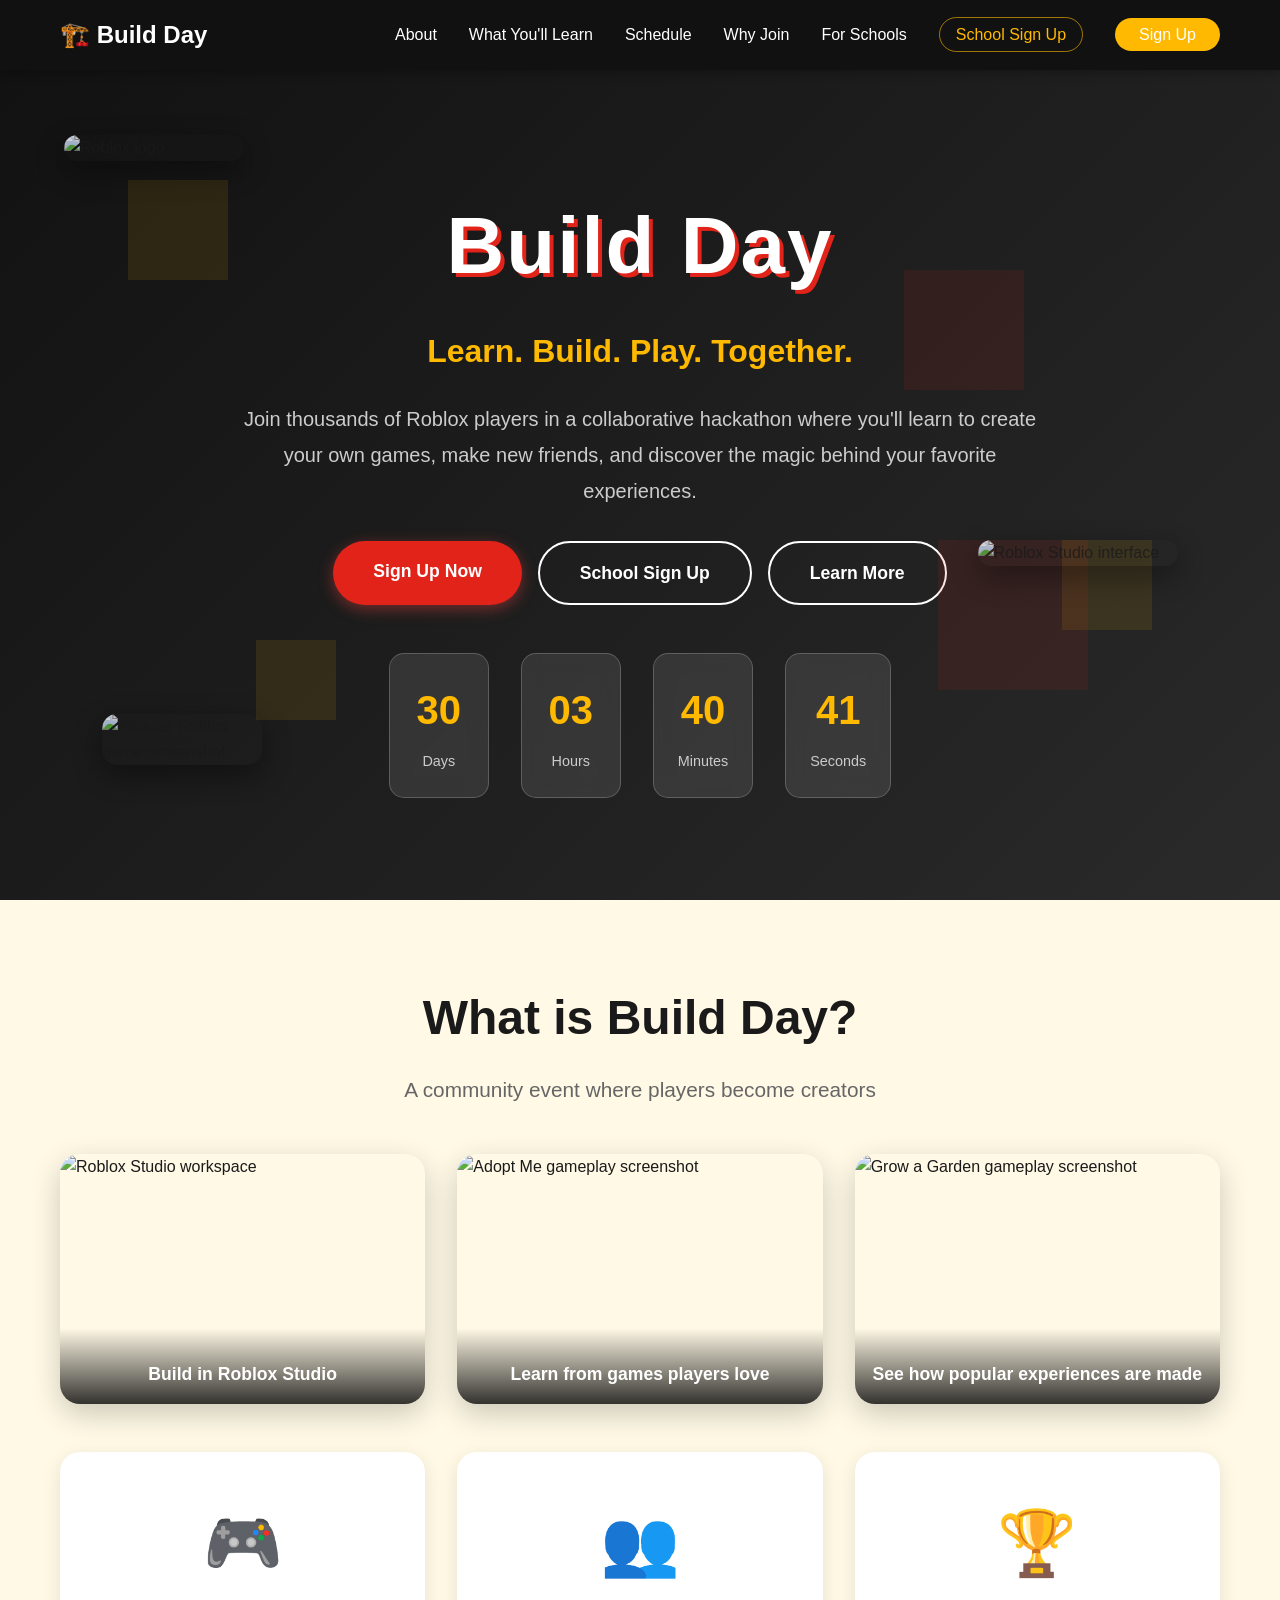
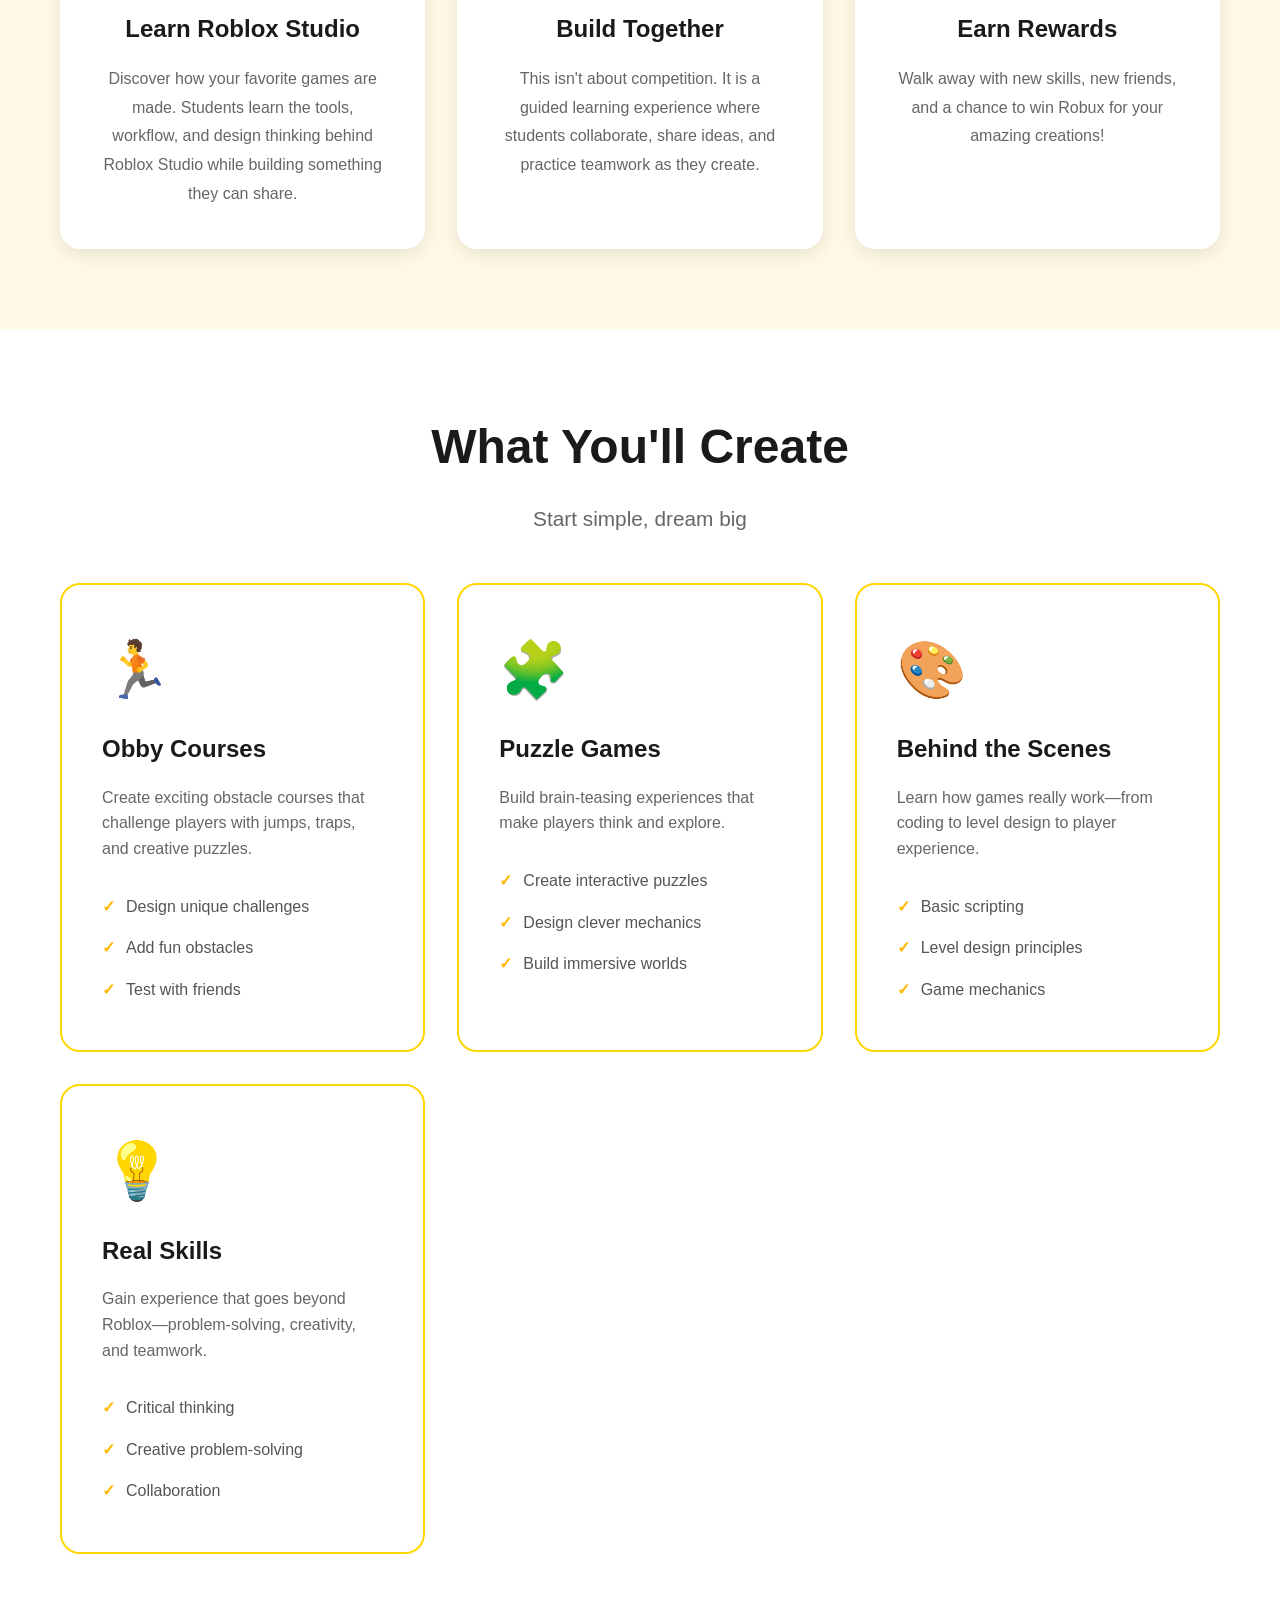
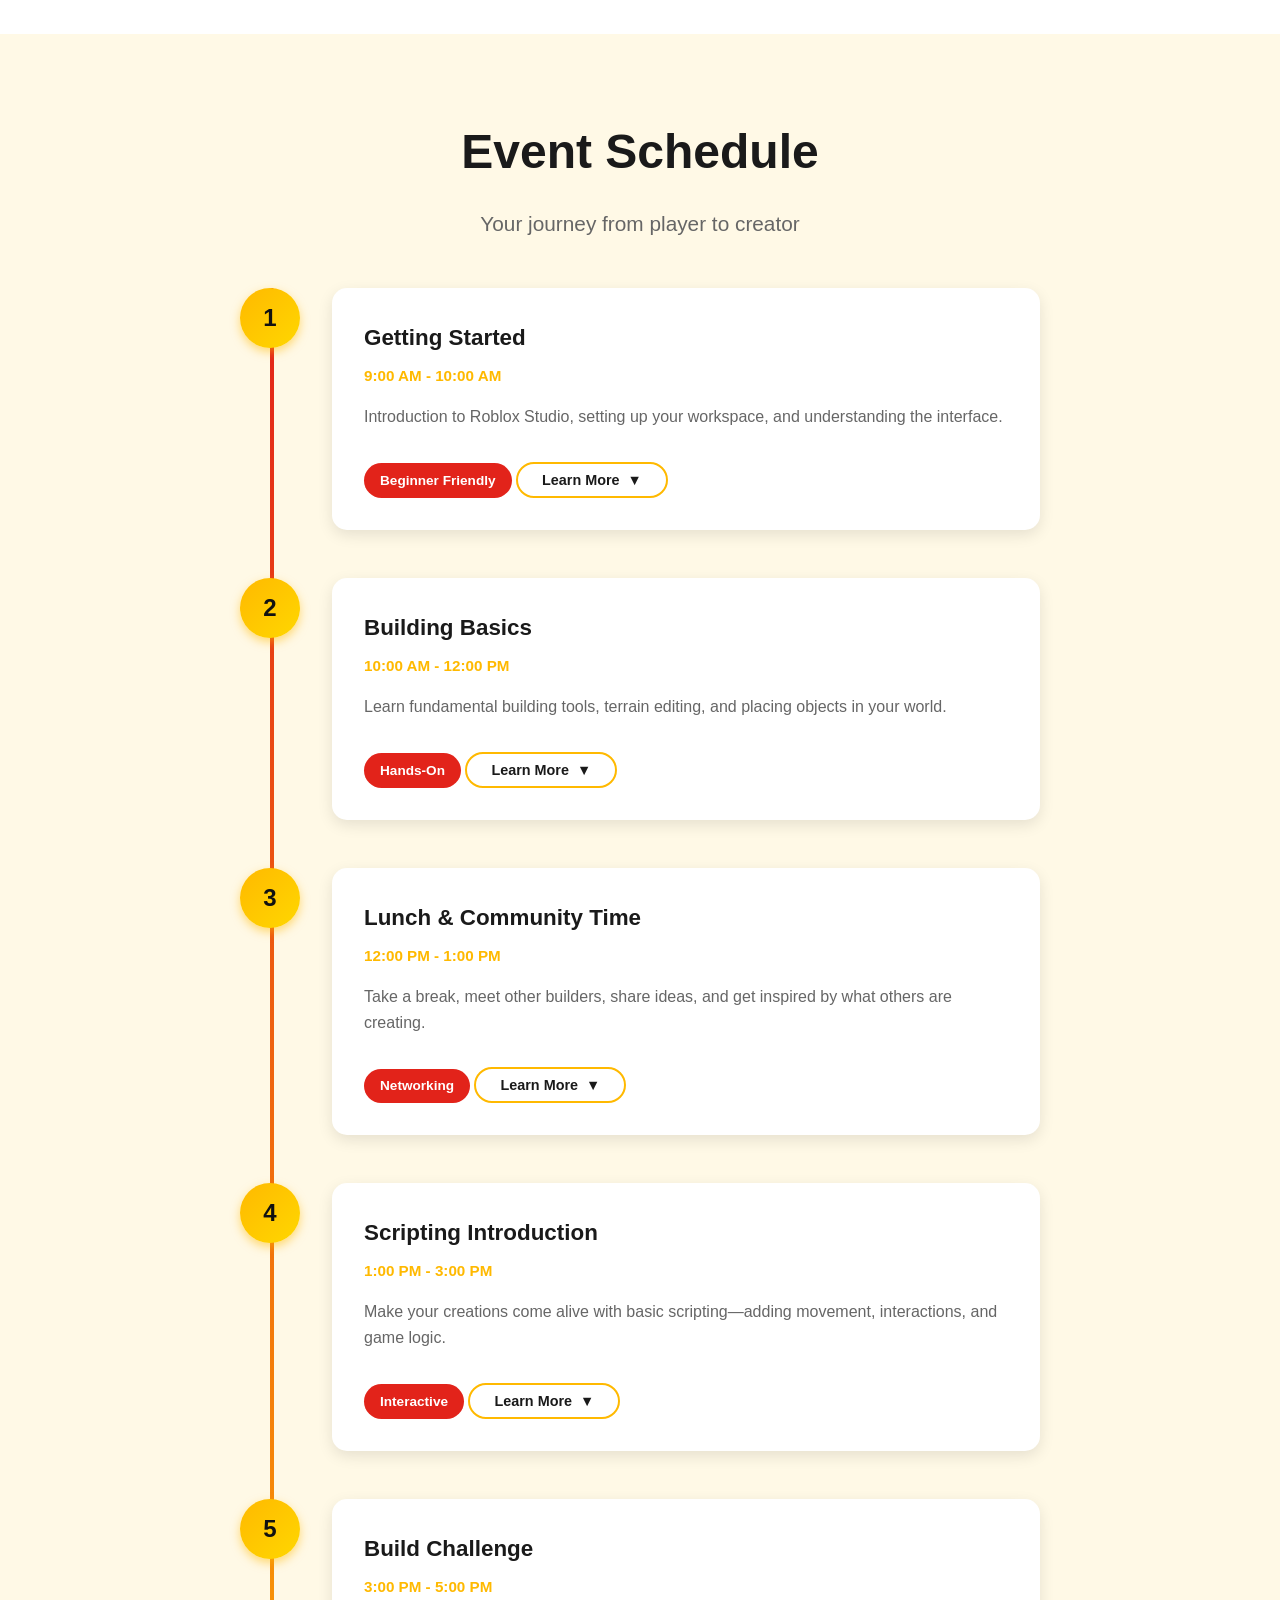
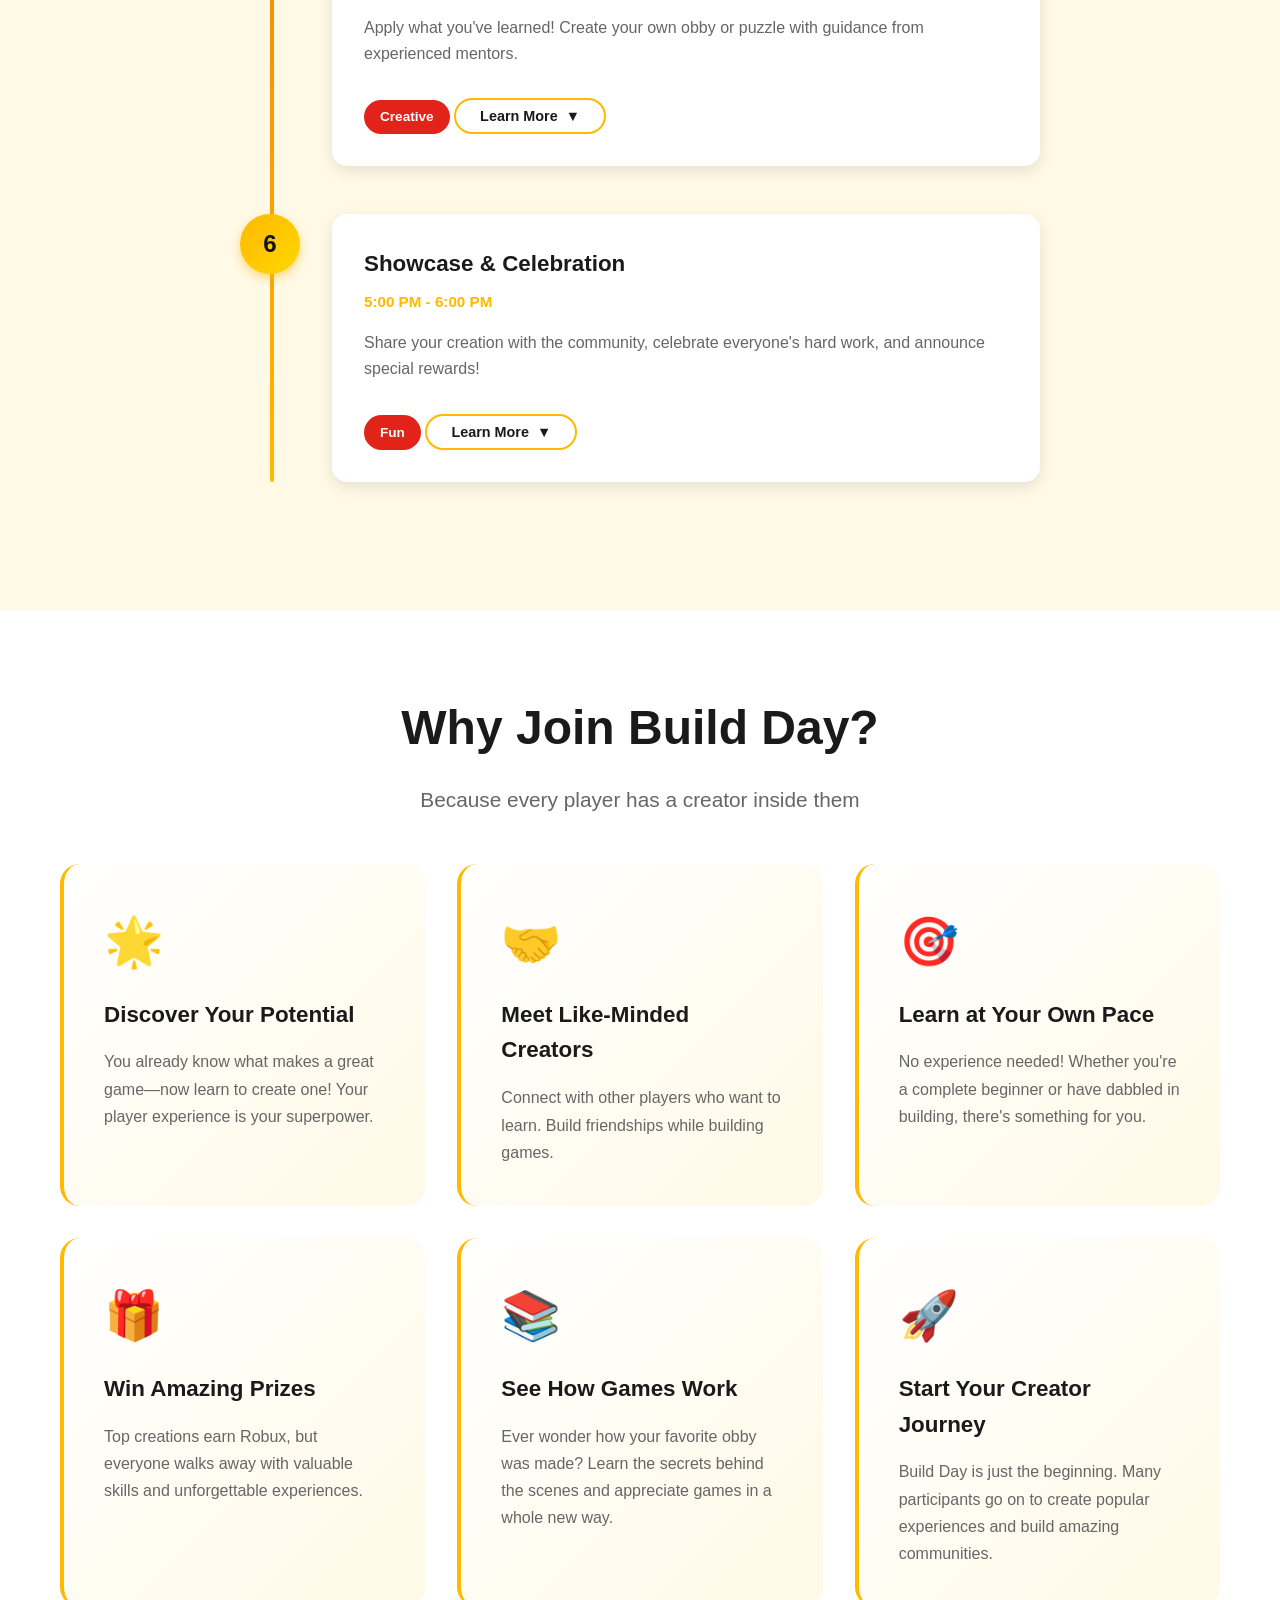
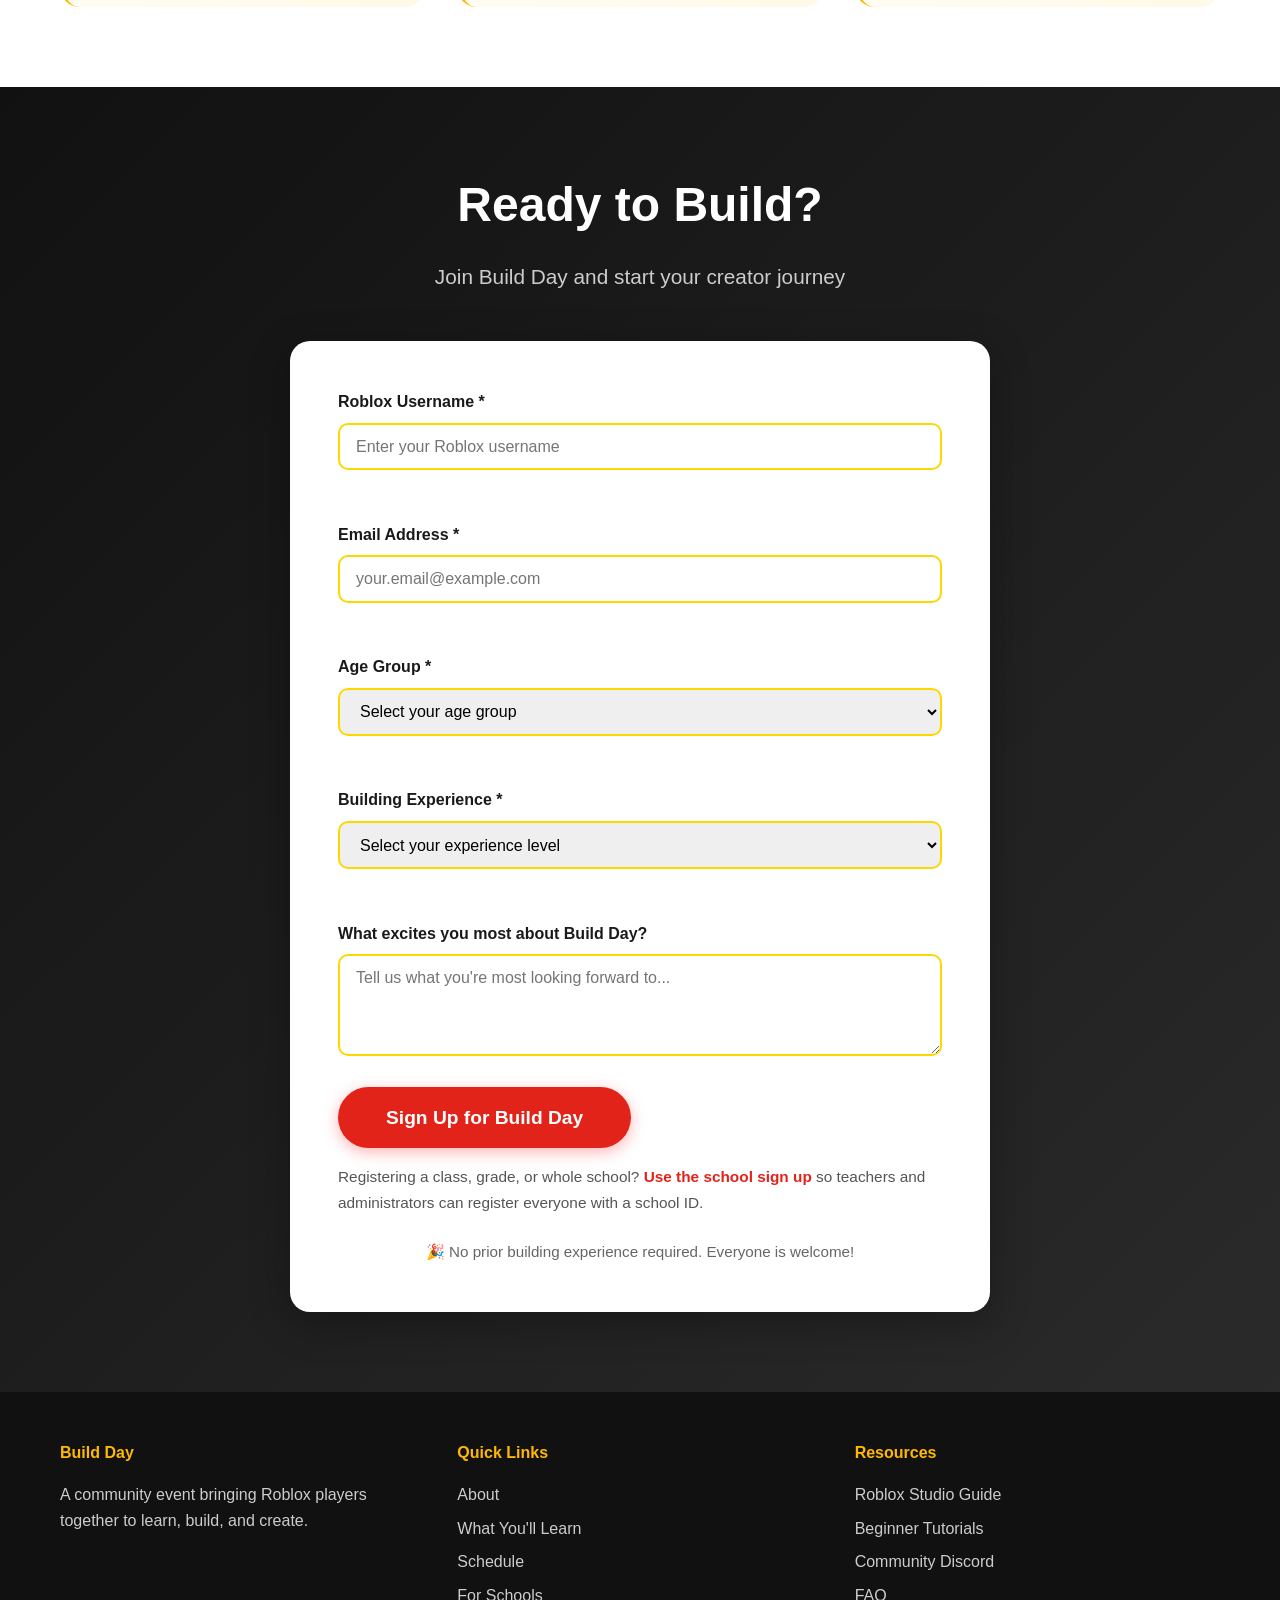
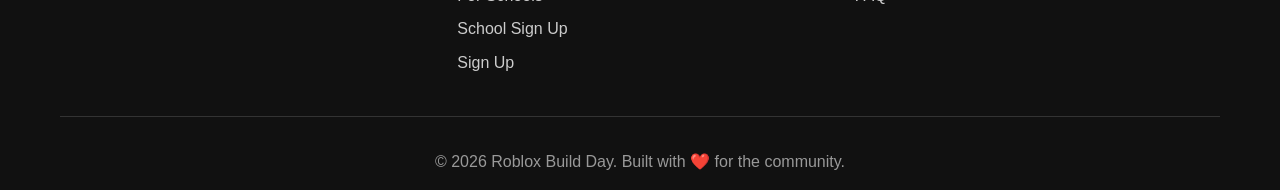
==== commit aa515d66: "push" ====
--- a/index.html
+++ b/index.html
@@ -17,6 +17,7 @@
                 <li><a href="#schedule">Schedule</a></li>
                 <li><a href="#why">Why Join</a></li>
                 <li><a href="schools.html">For Schools</a></li>
+                <li><a href="schools.html#register" class="nav-school-cta">School Sign Up</a></li>
                 <li><a href="#signup" class="nav-cta">Sign Up</a></li>
             </ul>
             <div class="hamburger">
@@ -37,9 +38,9 @@
             <div class="shape shape-5"></div>
         </div>
         <div class="hero-images">
-            <img src="https://images.unsplash.com/photo-1612287230202-1ff8d50ca2c7?w=200&h=200&fit=crop" alt="Roblox Game" class="floating-img img-1">
-            <img src="https://images.unsplash.com/photo-1511512578047-dfb367046420?w=200&h=200&fit=crop" alt="Gaming" class="floating-img img-2">
-            <img src="https://images.unsplash.com/photo-1550745165-9bc0b252726f?w=200&h=200&fit=crop" alt="Building" class="floating-img img-3">
+            <img src="https://upload.wikimedia.org/wikipedia/commons/thumb/4/4b/Roblox_Logo_2022.svg/250px-Roblox_Logo_2022.svg.png" alt="Roblox logo" class="floating-img img-1">
+            <img src="https://upload.wikimedia.org/wikipedia/en/thumb/c/c2/Roblox_Studio_New_UI.png/250px-Roblox_Studio_New_UI.png" alt="Roblox Studio interface" class="floating-img img-2">
+            <img src="https://upload.wikimedia.org/wikipedia/en/thumb/4/44/Roblox_Adopt_Me_Gameplay.png/250px-Roblox_Adopt_Me_Gameplay.png" alt="Popular Roblox game screenshot" class="floating-img img-3">
         </div>
         <div class="container">
             <div class="hero-content">
@@ -48,6 +49,7 @@
                 <p class="hero-description">Join thousands of Roblox players in a collaborative hackathon where you'll learn to create your own games, make new friends, and discover the magic behind your favorite experiences.</p>
                 <div class="hero-cta">
                     <a href="#signup" class="btn btn-primary">Sign Up Now</a>
+                    <a href="schools.html#register" class="btn btn-secondary">School Sign Up</a>
                     <a href="#about" class="btn btn-secondary">Learn More</a>
                 </div>
                 <div class="countdown" id="countdown">
@@ -80,16 +82,16 @@
             
             <div class="image-showcase">
                 <div class="showcase-item fade-in">
-                    <img src="https://images.unsplash.com/photo-1593305841991-05c29736cec7?w=400&h=300&fit=crop" alt="Game Development">
-                    <div class="showcase-caption">Create Your Own Worlds</div>
+                    <img src="https://upload.wikimedia.org/wikipedia/en/thumb/c/c2/Roblox_Studio_New_UI.png/250px-Roblox_Studio_New_UI.png" alt="Roblox Studio workspace">
+                    <div class="showcase-caption">Build in Roblox Studio</div>
                 </div>
                 <div class="showcase-item fade-in">
-                    <img src="https://images.unsplash.com/photo-1511512578047-dfb367046420?w=400&h=300&fit=crop" alt="Gaming Community">
-                    <div class="showcase-caption">Build Together, Play Together</div>
+                    <img src="https://upload.wikimedia.org/wikipedia/en/thumb/4/44/Roblox_Adopt_Me_Gameplay.png/250px-Roblox_Adopt_Me_Gameplay.png" alt="Adopt Me gameplay screenshot">
+                    <div class="showcase-caption">Learn from games players love</div>
                 </div>
                 <div class="showcase-item fade-in">
-                    <img src="https://images.unsplash.com/photo-1612287230202-1ff8d50ca2c7?w=400&h=300&fit=crop" alt="Roblox Studio">
-                    <div class="showcase-caption">Learn Professional Tools</div>
+                    <img src="https://upload.wikimedia.org/wikipedia/en/thumb/8/88/Roblox_Grow_a_Garden_gameplay.png/250px-Roblox_Grow_a_Garden_gameplay.png" alt="Grow a Garden gameplay screenshot">
+                    <div class="showcase-caption">See how popular experiences are made</div>
                 </div>
             </div>
             
@@ -97,12 +99,12 @@
                 <div class="about-card fade-in">
                     <div class="card-icon">🎮</div>
                     <h3>Learn Roblox Studio</h3>
-                    <p>Discover how your favorite games are made. Learn the tools and techniques that pros use to create amazing experiences.</p>
+                    <p>Discover how your favorite games are made. Students learn the tools, workflow, and design thinking behind Roblox Studio while building something they can share.</p>
                 </div>
                 <div class="about-card fade-in">
                     <div class="card-icon">👥</div>
                     <h3>Build Together</h3>
-                    <p>This isn't about competition—it's about learning as a community. Work alongside other players, share ideas, and grow together.</p>
+                    <p>This isn't about competition. It is a guided learning experience where students collaborate, share ideas, and practice teamwork as they create.</p>
                 </div>
                 <div class="about-card fade-in">
                     <div class="card-icon">🏆</div>
@@ -386,6 +388,7 @@
                         <textarea id="motivation" name="motivation" rows="4" placeholder="Tell us what you're most looking forward to..."></textarea>
                     </div>
                     <button type="submit" class="btn btn-primary btn-large">Sign Up for Build Day</button>
+                    <p class="school-signup-note">Registering a class, grade, or whole school? <a href="schools.html#register">Use the school sign up</a> so teachers and administrators can register everyone with a school ID.</p>
                     <p class="form-note">🎉 No prior building experience required. Everyone is welcome!</p>
                 </form>
                 <div id="successMessage" class="success-message" style="display: none;">
@@ -412,6 +415,7 @@
                         <li><a href="#learn">What You'll Learn</a></li>
                         <li><a href="#schedule">Schedule</a></li>
                         <li><a href="schools.html">For Schools</a></li>
+                        <li><a href="schools.html#register">School Sign Up</a></li>
                         <li><a href="#signup">Sign Up</a></li>
                     </ul>
                 </div>
@@ -433,4 +437,4 @@
 
     <script src="script.js"></script>
 </body>
-</html>+</html>
--- a/style.css
+++ b/style.css
@@ -85,6 +85,20 @@
 .nav-cta:hover {
     background: #FFD700;
     transform: scale(1.05);
+}
+
+.nav-school-cta {
+    color: var(--secondary-yellow) !important;
+    border: 1px solid rgba(255, 185, 0, 0.6);
+    padding: 0.5rem 1rem;
+    border-radius: 25px;
+    transition: all 0.3s;
+}
+
+.nav-school-cta:hover {
+    background: rgba(255, 185, 0, 0.12);
+    color: var(--text-light) !important;
+    transform: scale(1.03);
 }
 
 .hamburger {
@@ -864,14 +878,14 @@
 
 /* Fade In Animation */
 .fade-in {
-    opacity: 0;
-    transform: translateY(30px);
-    transition: opacity 0.6s ease-out, transform 0.6s ease-out;
+    opacity: 1;
+    transform: none;
+    transition: none;
 }
 
 .fade-in.visible {
     opacity: 1;
-    transform: translateY(0);
+    transform: none;
 }
 
 /* Responsive Design */
@@ -1007,6 +1021,73 @@
     background: linear-gradient(135deg, #111111 0%, #1a1a2e 100%);
 }
 
+.hero-schools .hero-content {
+    max-width: 1050px;
+}
+
+.school-highlights {
+    display: grid;
+    grid-template-columns: repeat(3, 1fr);
+    gap: 1rem;
+    margin-top: 2rem;
+}
+
+.school-highlight {
+    background: rgba(255, 255, 255, 0.08);
+    border: 1px solid rgba(255, 255, 255, 0.12);
+    border-radius: 18px;
+    padding: 1rem 1.1rem;
+    text-align: left;
+    backdrop-filter: blur(10px);
+}
+
+.highlight-label {
+    display: inline-block;
+    font-size: 0.82rem;
+    font-weight: 700;
+    text-transform: uppercase;
+    letter-spacing: 0.08em;
+    color: var(--secondary-yellow);
+    margin-bottom: 0.4rem;
+}
+
+.school-highlight p {
+    color: #dddddd;
+    line-height: 1.6;
+    font-size: 0.98rem;
+}
+
+.school-hero-gallery {
+    display: grid;
+    grid-template-columns: repeat(3, minmax(0, 1fr));
+    gap: 1rem;
+    margin-top: 2rem;
+}
+
+.hero-image-card {
+    background: rgba(255, 255, 255, 0.08);
+    border-radius: 18px;
+    overflow: hidden;
+    border: 1px solid rgba(255, 255, 255, 0.12);
+    box-shadow: 0 16px 40px rgba(0, 0, 0, 0.28);
+}
+
+.hero-image-card img {
+    width: 100%;
+    height: 190px;
+    object-fit: cover;
+    display: block;
+}
+
+.hero-image-card span {
+    display: block;
+    padding: 0.85rem 1rem;
+    color: var(--text-light);
+    font-weight: 600;
+    font-size: 0.95rem;
+    background: linear-gradient(to top, rgba(17, 17, 17, 0.9), rgba(17, 17, 17, 0.5));
+}
+
 /* Intro Content */
 .intro-content {
     max-width: 900px;
@@ -1019,6 +1100,129 @@
     line-height: 1.8;
     color: #555;
     margin-bottom: 1.5rem;
+}
+
+.school-gallery {
+    display: grid;
+    grid-template-columns: repeat(4, minmax(0, 1fr));
+    gap: 1rem;
+    margin: 0 auto 3rem;
+}
+
+.school-gallery-item {
+    background: var(--card-bg);
+    border-radius: 18px;
+    overflow: hidden;
+    box-shadow: 0 10px 26px rgba(0, 0, 0, 0.12);
+    transition: transform 0.3s, box-shadow 0.3s;
+}
+
+.school-gallery-item:hover {
+    transform: translateY(-8px);
+    box-shadow: 0 14px 32px rgba(0, 0, 0, 0.16);
+}
+
+.school-gallery-item img {
+    width: 100%;
+    height: 200px;
+    object-fit: cover;
+    display: block;
+}
+
+.school-gallery-caption {
+    padding: 1rem;
+    color: var(--text-dark);
+    font-weight: 600;
+    text-align: center;
+    line-height: 1.4;
+}
+
+.schools-preview-section {
+    padding: 5rem 0;
+    background: linear-gradient(180deg, #FFF9E6 0%, #ffffff 100%);
+}
+
+.schools-preview-layout {
+    display: grid;
+    grid-template-columns: 1.6fr 0.9fr;
+    gap: 2rem;
+    align-items: stretch;
+}
+
+.schools-preview-activities {
+    grid-template-columns: repeat(3, minmax(0, 1fr));
+}
+
+.schools-preview-cta {
+    background: var(--dark-bg);
+    color: var(--text-light);
+    border-radius: 24px;
+    padding: 2rem;
+    display: flex;
+    flex-direction: column;
+    justify-content: center;
+    gap: 1rem;
+    box-shadow: 0 16px 36px rgba(0, 0, 0, 0.15);
+}
+
+.schools-preview-cta h3 {
+    font-size: 1.8rem;
+    line-height: 1.2;
+}
+
+.schools-preview-cta p {
+    color: #e6e6e6;
+    line-height: 1.7;
+}
+
+.schools-preview-cta .btn {
+    align-self: flex-start;
+}
+
+.activity-section {
+    padding: 5rem 0;
+    background: linear-gradient(180deg, #fff 0%, #FFF9E6 100%);
+}
+
+.activity-grid {
+    display: grid;
+    grid-template-columns: repeat(4, minmax(0, 1fr));
+    gap: 1.5rem;
+}
+
+.activity-card {
+    background: var(--card-bg);
+    border-radius: 20px;
+    overflow: hidden;
+    box-shadow: 0 10px 26px rgba(0, 0, 0, 0.12);
+    transition: transform 0.3s, box-shadow 0.3s;
+}
+
+.activity-card:hover {
+    transform: translateY(-8px);
+    box-shadow: 0 16px 34px rgba(0, 0, 0, 0.15);
+}
+
+.activity-card img {
+    width: 100%;
+    height: 190px;
+    object-fit: cover;
+    display: block;
+}
+
+.activity-card-body {
+    padding: 1.25rem;
+}
+
+.activity-card-body h3 {
+    font-size: 1.2rem;
+    margin-bottom: 0.75rem;
+    color: var(--text-dark);
+}
+
+.activity-card-body p {
+    color: #666;
+    line-height: 1.7;
 }
 
 /* What Section */
@@ -1439,6 +1643,85 @@
     color: #cccccc;
 }
 
+.register-note {
+    max-width: 820px;
+    margin: 0 auto 2rem;
+    color: #f2f2f2;
+    text-align: center;
+    line-height: 1.8;
+    background: rgba(255, 255, 255, 0.08);
+    border: 1px solid rgba(255, 255, 255, 0.12);
+    border-radius: 16px;
+    padding: 1rem 1.25rem;
+}
+
+.register-layout {
+    display: grid;
+    grid-template-columns: 0.95fr 1.55fr;
+    gap: 2rem;
+    align-items: start;
+}
+
+.register-sidebar {
+    display: grid;
+    gap: 1rem;
+}
+
+.register-sidebar-panel {
+    background: rgba(255, 255, 255, 0.08);
+    border: 1px solid rgba(255, 255, 255, 0.12);
+    border-radius: 20px;
+    padding: 1.5rem;
+    color: #f5f5f5;
+    backdrop-filter: blur(10px);
+}
+
+.register-sidebar-panel h3 {
+    font-size: 1.35rem;
+    margin: 0.35rem 0 1rem;
+}
+
+.sidebar-checklist {
+    list-style: none;
+    padding: 0;
+    margin: 0;
+}
+
+.sidebar-checklist li {
+    padding: 0.65rem 0;
+    padding-left: 1.5rem;
+    position: relative;
+    color: #e6e6e6;
+    line-height: 1.6;
+}
+
+.sidebar-checklist li:before {
+    content: "▸";
+    position: absolute;
+    left: 0;
+    color: var(--secondary-yellow);
+    font-weight: bold;
+}
+
+.sidebar-image-grid {
+    display: grid;
+    grid-template-columns: repeat(3, minmax(0, 1fr));
+    gap: 0.75rem;
+}
+
+.sidebar-image-grid img {
+    width: 100%;
+    height: 120px;
+    object-fit: cover;
+    border-radius: 16px;
+    border: 1px solid rgba(255, 255, 255, 0.12);
+}
+
+.register-sidebar-highlight p {
+    color: #e6e6e6;
+    line-height: 1.7;
+}
+
 .register-form-container {
     max-width: 900px;
     margin: 0 auto;
@@ -1569,6 +1852,23 @@
     font-weight: 600;
 }
 
+.school-signup-note {
+    margin-top: 1rem;
+    color: #555;
+    font-size: 0.96rem;
+    line-height: 1.7;
+}
+
+.school-signup-note a {
+    color: var(--primary-red);
+    font-weight: 700;
+    text-decoration: none;
+}
+
+.school-signup-note a:hover {
+    text-decoration: underline;
+}
+
 /* Responsive Updates for Schools Page */
 @media (max-width: 1024px) {
     .how-grid {
@@ -1577,6 +1877,28 @@
     
     .stats-grid {
         grid-template-columns: repeat(2, 1fr);
+    }
+
+    .school-highlights,
+    .school-hero-gallery,
+    .school-gallery {
+        grid-template-columns: repeat(2, minmax(0, 1fr));
+    }
+
+    .activity-grid {
+        grid-template-columns: repeat(2, minmax(0, 1fr));
+    }
+
+    .schools-preview-layout {
+        grid-template-columns: 1fr;
+    }
+
+    .schools-preview-activities {
+        grid-template-columns: repeat(2, minmax(0, 1fr));
+    }
+
+    .register-layout {
+        grid-template-columns: 1fr;
     }
 }
 
@@ -1613,4 +1935,46 @@
     .form-section {
         padding: 1.5rem 0;
     }
-}
+
+    .school-highlights,
+    .school-hero-gallery,
+    .school-gallery {
+        grid-template-columns: 1fr;
+    }
+
+    .activity-grid {
+        grid-template-columns: 1fr;
+    }
+
+    .schools-preview-activities {
+        grid-template-columns: 1fr;
+    }
+
+    .schools-preview-cta {
+        padding: 1.5rem;
+    }
+
+    .hero-image-card img {
+        height: 210px;
+    }
+
+    .school-gallery-item img {
+        height: 220px;
+    }
+
+    .sidebar-image-grid {
+        grid-template-columns: 1fr;
+    }
+
+    .sidebar-image-grid img {
+        height: 180px;
+    }
+
+    .register-form {
+        padding: 2rem;
+    }
+
+    .register-sidebar-panel {
+        padding: 1.25rem;
+    }
+}
